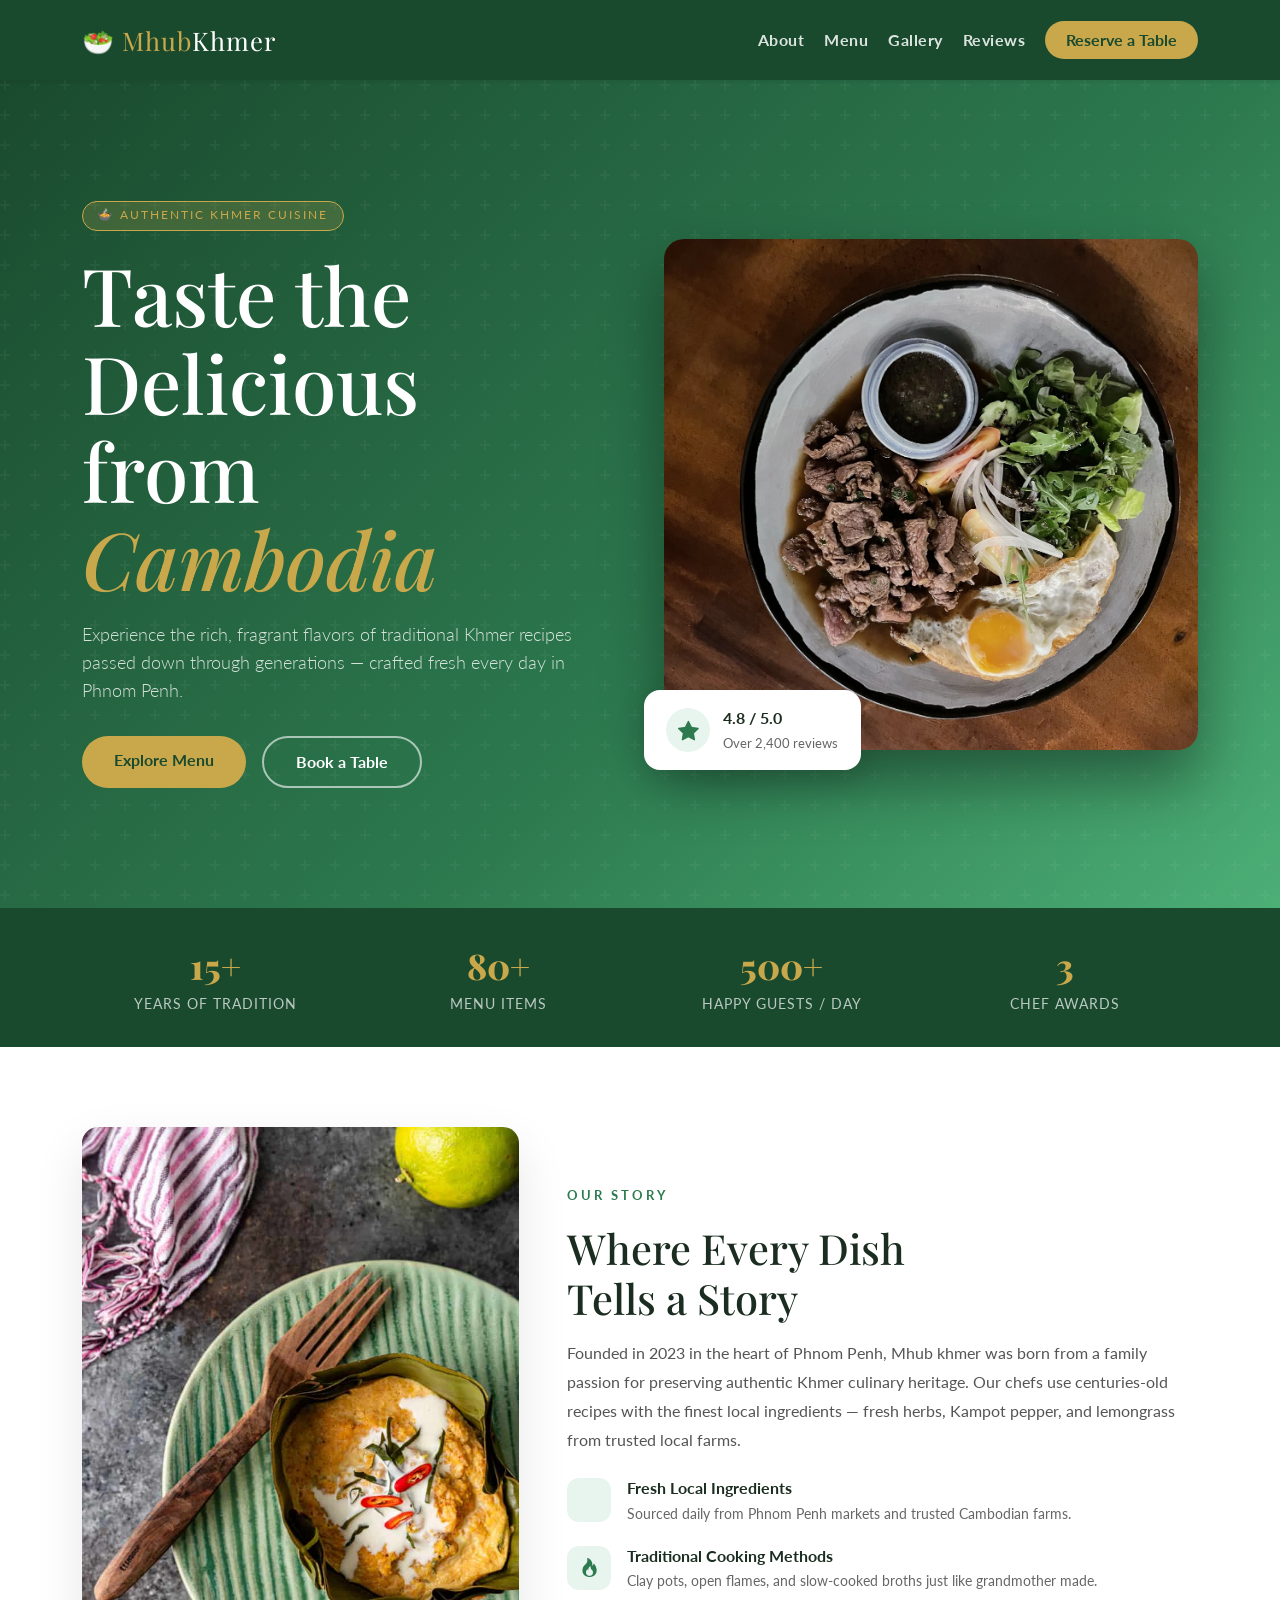
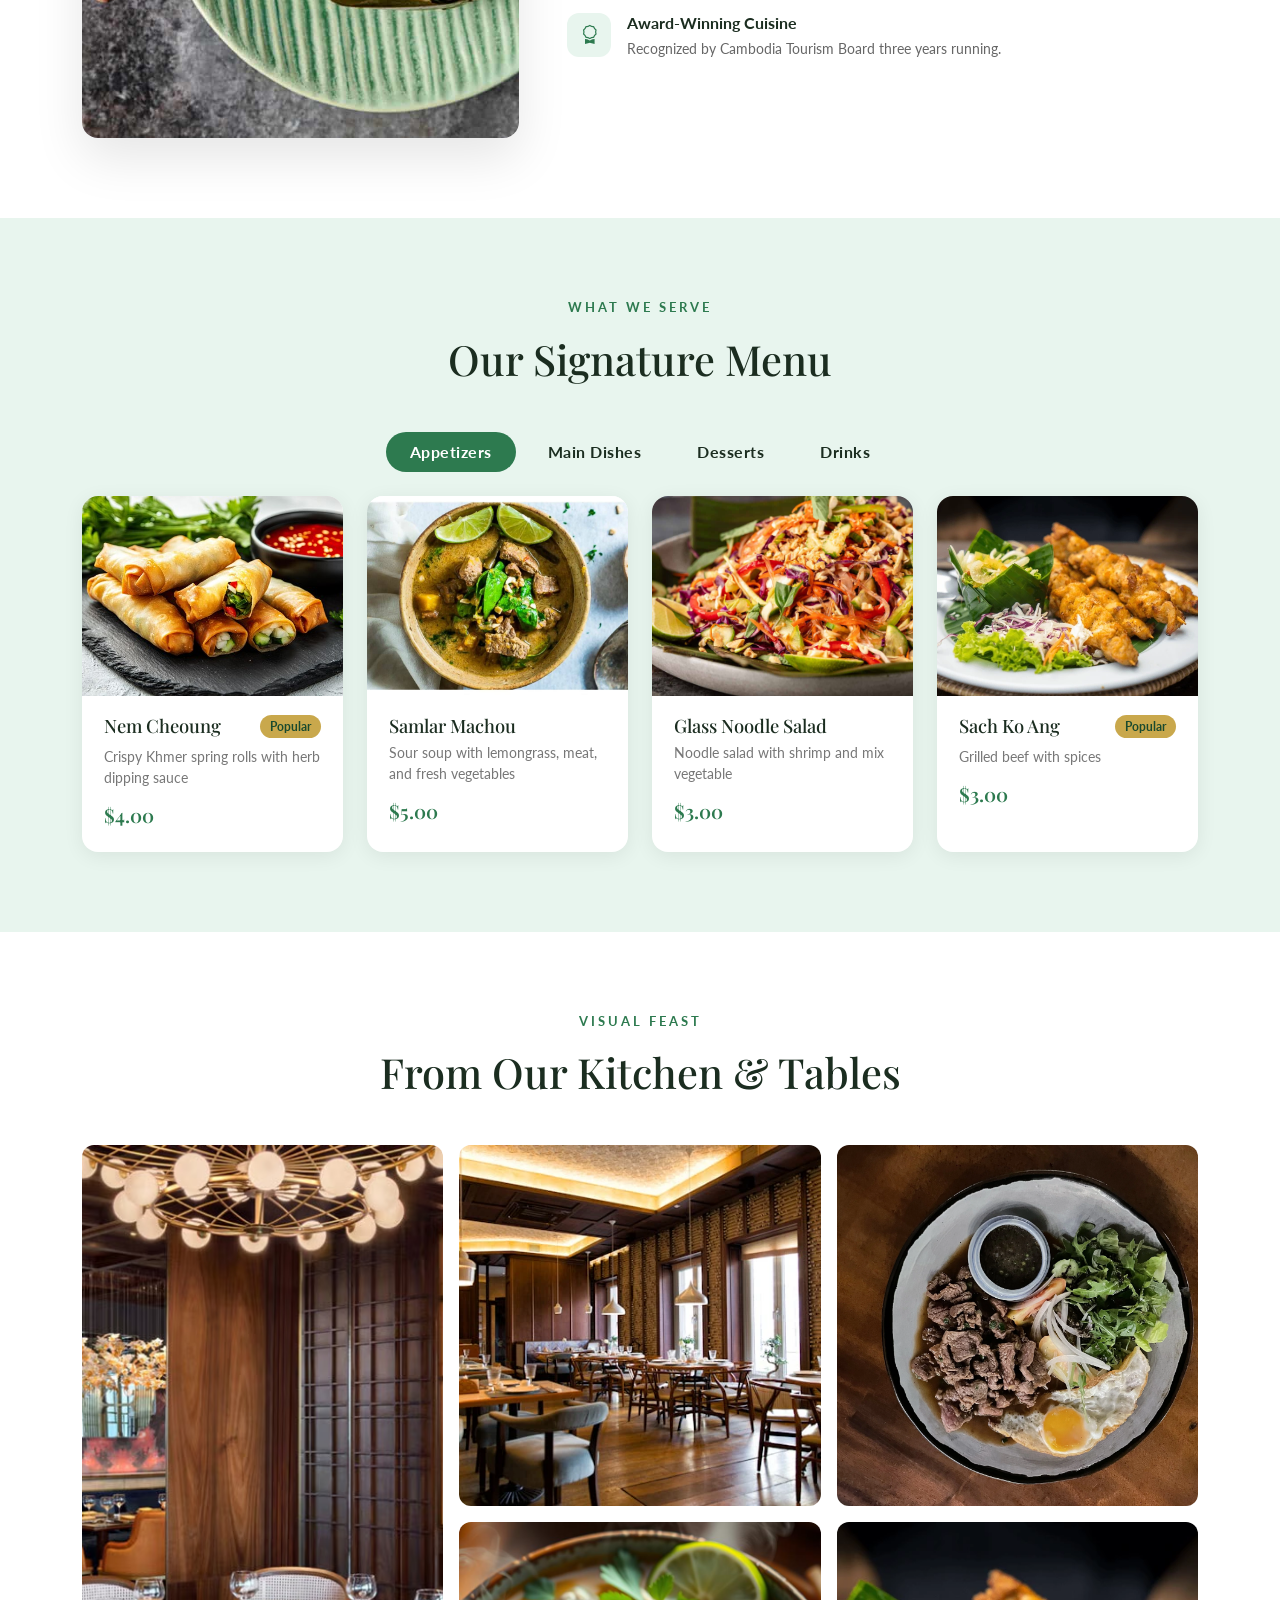
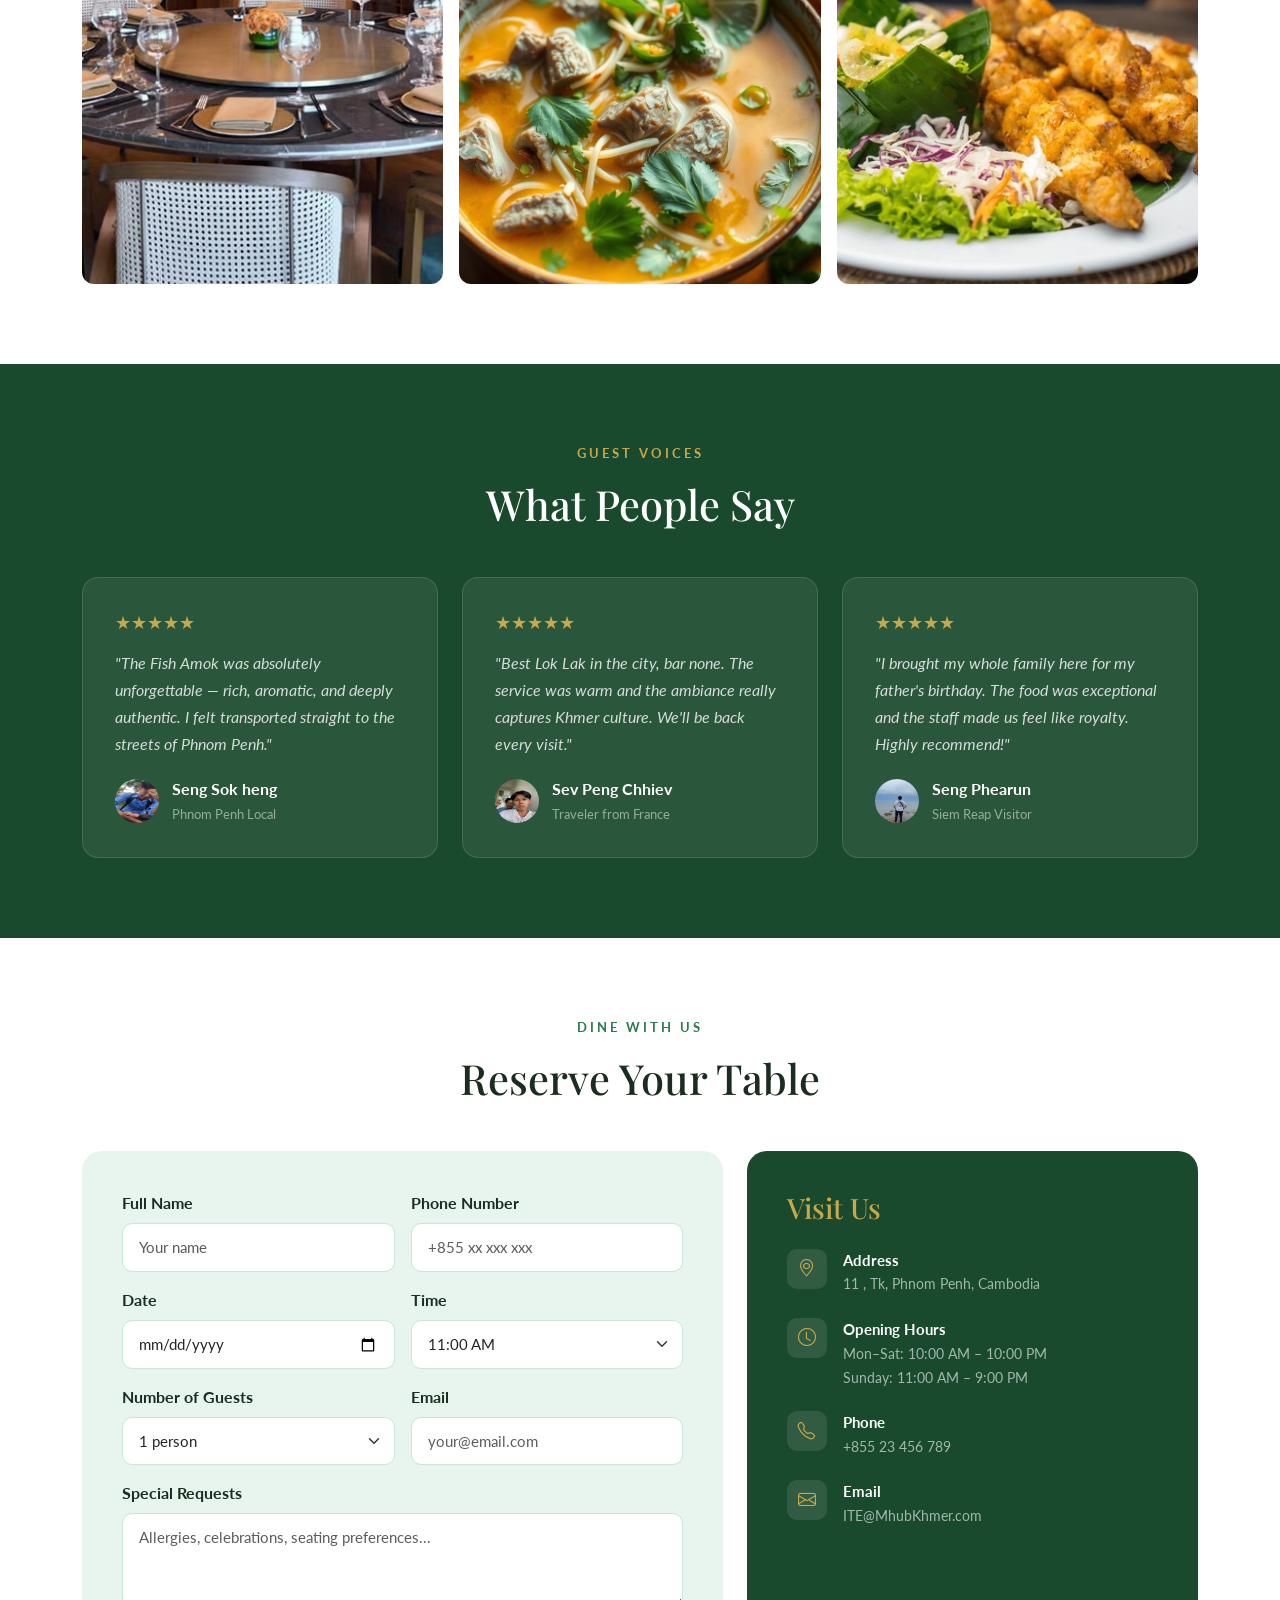
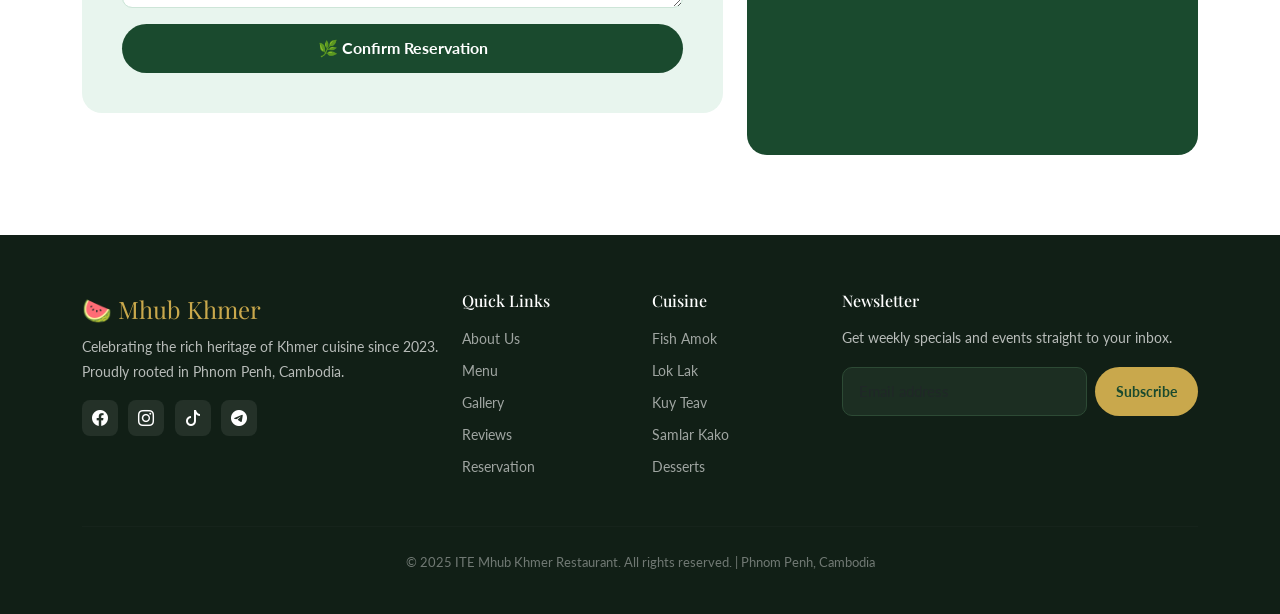
==== index.html @ b64491f5 "Rename restaurant_website.html to index.html" ====
<!DOCTYPE html>
<html lang="en">
<head>
  <meta charset="UTF-8" />
  <meta name="viewport" content="width=device-width, initial-scale=1.0"/>
  <title>ITE Mhub Khmer – Khmer Restaurant</title>

  <!-- Bootstrap 5 -->
  <link href="https://cdn.jsdelivr.net/npm/bootstrap@5.3.3/dist/css/bootstrap.min.css" rel="stylesheet"/>
  <!-- Bootstrap Icons -->
  <link href="https://cdn.jsdelivr.net/npm/bootstrap-icons@1.11.3/font/bootstrap-icons.css" rel="stylesheet"/>
  <!-- Google Fonts -->
  <link href="https://fonts.googleapis.com/css2?family=Playfair+Display:ital,wght@0,600;0,800;1,600&family=Lato:wght@300;400;700&display=swap" rel="stylesheet"/>
  <link rel="stylesheet" href="style.css">
  <link rel="stylesheet" href="https://cdn.jsdelivr.net/npm/bootstrap-icons@1.11.3/font/bootstrap-icons.min.css">
</head>
<body>

<!-- NAVBAR -->
<nav class="navbar navbar-expand-lg sticky-top shadow-sm">
  <div class="container">
    <a class="navbar-brand" href="#"> &#129367 Mhub<span>Khmer</span></a>
    <button class="navbar-toggler border-0" type="button" data-bs-toggle="collapse" data-bs-target="#navMenu">
      <span class="navbar-toggler-icon" style="filter:invert(1)"></span>
    </button>
    <div class="collapse navbar-collapse" id="navMenu">
      <ul class="navbar-nav ms-auto align-items-lg-center gap-lg-1 mb-2 mb-lg-0">
        <li class="nav-item"><a class="nav-link" href="#about">About</a></li>
        <li class="nav-item"><a class="nav-link" href="#menu">Menu</a></li>
        <li class="nav-item"><a class="nav-link" href="#gallery">Gallery</a></li>
        <li class="nav-item"><a class="nav-link" href="#reviews">Reviews</a></li>
        <li class="nav-item ms-lg-2">
          <a class="btn btn-reserve" href="#reservation">Reserve a Table</a>
        </li>
      </ul>
    </div>
  </div>
</nav>

<!-- HERO -->
<section class="hero">
  <div class="container hero-content">
    <div class="row align-items-center g-5">
      <div class="col-lg-6">
        <div class="hero-badge"> &#127858 Authentic Khmer Cuisine</div>
        <h1>Taste the Delicious<br>from <em>Cambodia</em></h1>
        <p>Experience the rich, fragrant flavors of traditional Khmer recipes passed down through generations — crafted fresh every day in Phnom Penh.</p>
        <div class="d-flex flex-wrap gap-3">
          <a href="#menu" class="btn btn-primary-custom">Explore Menu</a>
          <a href="#reservation" class="btn btn-outline-custom">Book a Table</a>
        </div>
      </div>
      <div class="col-lg-6 d-none d-lg-block">
        <div class="hero-img-wrap">
          <img src="luk_lak2.webp" alt="Khmer food spread"/>
          <div class="hero-badge-float">
            <div class="icon"><i class="bi bi-star-fill"></i></div>
            <div>
              <strong>4.8 / 5.0</strong>
              <span>Over 2,400 reviews</span>
            </div>
          </div>
        </div>
      </div>
    </div>
  </div>
</section>

<!-- STATS -->
<section class="stats-strip">
  <div class="container">
    <div class="row g-3 text-center">
      <div class="col-6 col-md-3"><div class="stat-item"><div class="num">15+</div><p>Years of Tradition</p></div></div>
      <div class="col-6 col-md-3"><div class="stat-item"><div class="num">80+</div><p>Menu Items</p></div></div>
      <div class="col-6 col-md-3"><div class="stat-item"><div class="num">500+</div><p>Happy Guests / Day</p></div></div>
      <div class="col-6 col-md-3"><div class="stat-item"><div class="num">3</div><p>Chef Awards</p></div></div>
    </div>
  </div>
</section>

<!-- ABOUT -->
<section class="about-section" id="about">
  <div class="container">
    <div class="row align-items-center g-5">
      <div class="col-lg-5">
        <img src="fish_almok.jpg" alt="Our Kitchen" class="about-img"/>
      </div>
      <div class="col-lg-7">
        <p class="section-label">Our Story</p>
        <h2 class="mb-3">Where Every Dish<br>Tells a Story</h2>
        <p class="mb-4">Founded in 2023 in the heart of Phnom Penh, Mhub khmer was born from a family passion for preserving authentic Khmer culinary heritage. Our chefs use centuries-old recipes with the finest local ingredients — fresh herbs, Kampot pepper, and lemongrass from trusted local farms.</p>
        <div class="about-feature">
          <div class="icon"><i class="bi bi-leaf"></i></div>
          <div><h6>Fresh Local Ingredients</h6><p>Sourced daily from Phnom Penh markets and trusted Cambodian farms.</p></div>
        </div>
        <div class="about-feature">
          <div class="icon"><i class="bi bi-fire"></i></div>
          <div><h6>Traditional Cooking Methods</h6><p>Clay pots, open flames, and slow-cooked broths just like grandmother made.</p></div>
        </div>
        <div class="about-feature">
          <div class="icon"><i class="bi bi-award"></i></div>
          <div><h6>Award-Winning Cuisine</h6><p>Recognized by Cambodia Tourism Board three years running.</p></div>
        </div>
      </div>
    </div>
  </div>
</section>


<!-- MENU -->
<section class="menu-section" id="menu">
  <div class="container">
    <div class="section-title">
      <p class="label">What We Serve</p>
      <h2>Our Signature Menu</h2>
    </div>
    <ul class="nav nav-pills justify-content-center mb-4 menu-tabs gap-2" id="menuTabs">
      <li class="nav-item"><button class="nav-link active" data-bs-toggle="pill" data-bs-target="#appetizers">Appetizers</button></li>
      <li class="nav-item"><button class="nav-link" data-bs-toggle="pill" data-bs-target="#mains">Main Dishes</button></li>
      <li class="nav-item"><button class="nav-link" data-bs-toggle="pill" data-bs-target="#desserts">Desserts</button></li>
      <li class="nav-item"><button class="nav-link" data-bs-toggle="pill" data-bs-target="#drinks">Drinks</button></li>
    </ul>
    <div class="tab-content">

      <!-- Appetizers -->
      <div class="tab-pane fade show active" id="appetizers">
        <div class="row g-4">
          <div class="col-md-6 col-lg-3">
            <div class="menu-card">
              <img src="nem1.jpg" alt="Spring Rolls"/>
              <div class="menu-card-body">
                <div class="d-flex justify-content-between align-items-start mb-1">
                  <h5>Nem Cheoung</h5><span class="badge-popular">Popular</span>
                </div>
                <p>Crispy Khmer spring rolls with herb dipping sauce</p>
                <span class="price">$4.00</span>
              </div>
            </div>
          </div>
          <div class="col-md-6 col-lg-3">
            <div class="menu-card">
              <img src="samlar Machou1.jpg" alt="Soup"/>
              <div class="menu-card-body">
                <h5>Samlar Machou</h5>
                <p>Sour soup with lemongrass, meat, and fresh vegetables</p>
                <span class="price">$5.00</span>
              </div>
            </div>
          </div>
          <div class="col-md-6 col-lg-3">
            <div class="menu-card">
              <img src="Glass noodle salad.jpg" alt="Salad"/>
              <div class="menu-card-body">
                <h5>Glass Noodle Salad</h5>
                <p>Noodle salad with shrimp and mix vegetable</p>
                <span class="price">$3.00</span>
              </div>
            </div>
          </div>
          <div class="col-md-6 col-lg-3">
            <div class="menu-card">
              <img src="sach ko ang.webp" alt="Satay"/>
              <div class="menu-card-body">
                <div class="d-flex justify-content-between align-items-start mb-1">
                  <h5>Sach Ko Ang</h5><span class="badge-popular">Popular</span>
                </div>
                <p>Grilled beef with spices</p>
                <span class="price">$3.00</span>
              </div>
            </div>
          </div>
        </div>
      </div>

      <!-- Main Dishes -->
      <div class="tab-pane fade" id="mains">
        <div class="row g-4">
          <div class="col-md-6 col-lg-3">
            <div class="menu-card">
              <img src="fish amok2.jpg" alt="Fish Amok"/>
              <div class="menu-card-body">
                <div class="d-flex justify-content-between align-items-start mb-1">
                  <h5>Fish Amok</h5><span class="badge-popular">Chef's Pick</span>
                </div>
                <p>National dish — steamed fish in coconut kroeung curry</p>
                <span class="price">$10.00</span>
              </div>
            </div>
          </div>
          <div class="col-md-6 col-lg-3">
            <div class="menu-card">
              <img src="luk_lak.jpg" alt="Lok Lak"/>
              <div class="menu-card-body">
                <h5>Lok Lak</h5>
                <p>Wok-tossed beef with lime-pepper dipping sauce and egg</p>
                <span class="price">$9.50</span>
              </div>
            </div>
          </div>
          <div class="col-md-6 col-lg-3">
            <div class="menu-card">
              <img src="kuy teav.jpg" alt="Kuy Teav"/>
              <div class="menu-card-body">
                <h5>Kuy Teav</h5>
                <p>Rice noodle soup with pork broth, herbs &amp; bean sprouts</p>
                <span class="price">$8.00</span>
              </div>
            </div>
          </div>
          <div class="col-md-6 col-lg-3">
            <div class="menu-card">
              <img src="samlar kako.jpg" alt="Samlar Kako"/>
              <div class="menu-card-body">
                <h5>Samlar Kako</h5>
                <p>Mixed vegetable stew with roasted coconut and tofu</p>
                <span class="price">$7.00</span>
              </div>
            </div>
          </div>
        </div>
      </div>

      <!-- Desserts -->
      <div class="tab-pane fade" id="desserts">
        <div class="row g-4">
          <div class="col-md-6 col-lg-3">
            <div class="menu-card">
              <img src="num ansom.jpeg" alt="Num Ansom"/>
              <div class="menu-card-body">
                <h5>Num Ansom</h5>
                <p>Sticky rice cake with banana and coconut milk in banana leaf</p>
                <span class="price">$3.00</span>
              </div>
            </div>
          </div>
          <div class="col-md-6 col-lg-3">
            <div class="menu-card">
              <img src="ah kor thnort.jpg" alt="ah kor thnort"/>
              <div class="menu-card-body">
                <div class="d-flex justify-content-between align-items-start mb-1">
                  <h5>Ah Kor Thnort</h5><span class="badge-popular">Popular</span>
                </div>
                <p>Coconut rice pudding with palm sugar</p>
                <span class="price">$3.50</span>
              </div>
            </div>
          </div>
          <div class="col-md-6 col-lg-3">
            <div class="menu-card">
              <img src="Num plae ai.jpg" alt="Num Plae Ai"/>
              <div class="menu-card-body">
                <h5>Num Plae Ai</h5>
                <p>Sesame and palm sugar sticky balls — a street classic</p>
                <span class="price">$2.50</span>
              </div>
            </div>
          </div>
          <div class="col-md-6 col-lg-3">
            <div class="menu-card">
              <img src="num kong.jpg" alt="Num kong"/>
              <div class="menu-card-body">
                <h5>Num Kong</h5>
                <p>Khmer donut </p>
                <span class="price">$2.00</span>
              </div>
            </div>
          </div>
        </div>
      </div>

      <!-- Drinks -->
      <div class="tab-pane fade" id="drinks">
        <div class="row g-4">
          <div class="col-md-3 col-lg-2">
            <div class="menu-card">
              <img src="macha1.webp" alt="Macha"/>
              <div class="menu-card-body">
                <div class="d-flex justify-content-between align-items-start mb-2">
                  <h5>Macha</h5><span class="badge-popular">Refreshing</span>
                </div>
                <p>Fresh-pressed sugar cane juice with lime</p>
                <span class="price">$2.50</span>
              </div>
            </div>
          </div>
          <div class="col-md-6 col-lg-3">
            <div class="menu-card">
              <img src="ice tea.webp" alt="Jasmine Tea"/>
              <div class="menu-card-body">
                <h5>Jasmine Iced Tea</h5>
                <p>Traditional Khmer jasmine tea served cold with honey</p>
                <span class="price">$1.50</span>
              </div>
            </div>
          </div>
          <div class="col-md-6 col-lg-3">
            <div class="menu-card">
              <img src="coffee.png" alt="Coffee"/>
              <div class="menu-card-body">
                <h5>Cambodian Coffee</h5>
                <p>Strong drip coffee with sweetened condensed milk on ice  coffee from Modolkiri</p>
                <span class="price">$2.00</span>
              </div>
            </div>
          </div>
          <div class="col-md-6 col-lg-3">
            <div class="menu-card">
              <img src="tropical-smoothie2.webp" alt="Smoothie"/>
              <div class="menu-card-body">
                <h5>Tropical Smoothie</h5>
                <p>Mango, pineapple &amp; coconut blended with a hint of ginger</p>
                <span class="price">$3.50</span>
              </div>
            </div>
          </div>
        </div>
      </div>

    </div>
  </div>
</section>

<!-- GALLERY -->
<section class="gallery-section" id="gallery">
  <div class="container">
    <div class="section-title">
      <p class="label">Visual Feast</p>
      <h2>From Our Kitchen &amp; Tables</h2>
    </div>
    <div class="gallery-grid">
      <div class="gallery-item big">
        <img src="enviroment1.avif" alt="Interior"/>
        <div class="overlay"><i class="bi bi-zoom-in"></i></div>
      </div>
      <div class="gallery-item">
        <img src="image shop.webp" alt="enviroment"/>
        <div class="overlay"><i class="bi bi-zoom-in"></i></div>
      </div>
      <div class="gallery-item">
        <img src="luk_lak2.webp" alt="Lok Lak"/>
        <div class="overlay"><i class="bi bi-zoom-in"></i></div>
      </div>
      <div class="gallery-item">
        <img src="Samlar Machou.jpg" alt="Soup"/>
        <div class="overlay"><i class="bi bi-zoom-in"></i></div>
      </div>
      <div class="gallery-item">
        <img src="sach ko ang.webp" alt="Grill"/>
        <div class="overlay"><i class="bi bi-zoom-in"></i></div>
      </div>
    </div>
  </div>
</section>

<!-- TESTIMONIALS -->
<section class="testimonials-section" id="reviews">
  <div class="container">
    <div class="section-title">
      <p class="label">Guest Voices</p>
      <h2>What People Say</h2>
    </div>
    <div class="row g-4">
      <div class="col-md-4">
        <div class="testi-card">
          <div class="stars">★★★★★</div>
          <p>"The Fish Amok was absolutely unforgettable — rich, aromatic, and deeply authentic. I felt transported straight to the streets of Phnom Penh."</p>
          <div class="author">
            <img src="seng sok heng.jpg" alt="seng sok heng" class="avatar">
            <div><strong>Seng Sok heng</strong><span>Phnom Penh Local</span></div>
          </div>
        </div>
      </div>
      <div class="col-md-4">
        <div class="testi-card">
          <div class="stars">★★★★★</div>
          <p>"Best Lok Lak in the city, bar none. The service was warm and the ambiance really captures Khmer culture. We'll be back every visit."</p>
          <div class="author">
          <img src="peng chhiev.jpg" alt="seng sok heng" class="avatar">
            <div><strong>Sev Peng Chhiev</strong><span>Traveler from France</span></div>
          </div>
        </div>
      </div>
      <div class="col-md-4">
        <div class="testi-card">
          <div class="stars">★★★★★</div>
          <p>"I brought my whole family here for my father's birthday. The food was exceptional and the staff made us feel like royalty. Highly recommend!"</p>
          <div class="author">
            <img src="phearun.jpg" alt="seng sok heng" class="avatar">
            <div><strong>Seng Phearun</strong><span>Siem Reap Visitor</span></div>
          </div>
        </div>
      </div>
    </div>
  </div>
</section>

<!-- RESERVATION -->
<section class="reservation-section" id="reservation">
  <div class="container">
    <div class="section-title">
      <p class="label" style="color:var(--green-mid)">Dine With Us</p>
      <h2>Reserve Your Table</h2>
    </div>
    <div class="row g-4 align-items-stretch">
      <div class="col-lg-7">
        <div class="res-form-wrap">
          <div class="row g-3">
            <div class="col-md-6">
              <label class="form-label fw-bold">Full Name</label>
              <input type="text" class="form-control" placeholder="Your name"/>
            </div>
            <div class="col-md-6">
              <label class="form-label fw-bold">Phone Number</label>
              <input type="tel" class="form-control" placeholder="+855 xx xxx xxx"/>
            </div>
            <div class="col-md-6">
              <label class="form-label fw-bold">Date</label>
              <input type="date" class="form-control"/>
            </div>
            <div class="col-md-6">
              <label class="form-label fw-bold">Time</label>
              <select class="form-select">
                <option>11:00 AM</option><option>12:00 PM</option>
                <option>1:00 PM</option><option>6:00 PM</option>
                <option>7:00 PM</option><option>8:00 PM</option>
              </select>
            </div>
            <div class="col-md-6">
              <label class="form-label fw-bold">Number of Guests</label>
              <select class="form-select">
                <option>1 person</option><option>2 persons</option>
                <option>3–4 persons</option><option>5–8 persons</option>
                <option>9+ persons (group)</option>
              </select>
            </div>
            <div class="col-md-6">
              <label class="form-label fw-bold">Email</label>
              <input type="email" class="form-control" placeholder="your@email.com"/>
            </div>
            <div class="col-12">
              <label class="form-label fw-bold">Special Requests</label>
              <textarea class="form-control" rows="3" placeholder="Allergies, celebrations, seating preferences..."></textarea>
            </div>
            <div class="col-12">
              <button class="btn btn-book">🌿 Confirm Reservation</button>
            </div>
          </div>
        </div>
      </div>
      <div class="col-lg-5">
        <div class="res-info-card">
          <h3>Visit Us</h3>
          <div class="info-item">
            <div class="icon"><i class="bi bi-geo-alt"></i></div>
            <div><strong>Address</strong><span>11 , Tk, Phnom Penh, Cambodia</span></div>
          </div>
          <div class="info-item">
            <div class="icon"><i class="bi bi-clock"></i></div>
            <div>
              <strong>Opening Hours</strong>
              <span>Mon–Sat: 10:00 AM – 10:00 PM</span><br>
              <span>Sunday: 11:00 AM – 9:00 PM</span>
            </div>
          </div>
          <div class="info-item">
            <div class="icon"><i class="bi bi-telephone"></i></div>
            <div><strong>Phone</strong><span>+855 23 456 789</span></div>
          </div>
          <div class="info-item">
            <div class="icon"><i class="bi bi-envelope"></i></div>
            <div><strong>Email</strong><span>ITE@MhubKhmer.com</span></div>
          </div>
          <div class="mt-3">
  <iframe
    src="https://www.google.com/maps?q=RUPP+STEM+Building&output=embed"
    width="100%"
    height="160"
    style="border:0;border-radius:12px;"
    allowfullscreen=""
    loading="lazy">
  </iframe>
</div>
        </div>
      </div>
    </div>
  </div>
</section>

<!-- FOOTER -->
<footer>
  <div class="container">
    <div class="row g-4">
      <div class="col-lg-4">
        <div class="brand">	&#127817 Mhub Khmer</div>
        <p>Celebrating the rich heritage of Khmer cuisine since 2023. Proudly rooted in Phnom Penh, Cambodia.</p>
        <div class="social-links mt-3">
          <a href="#"><i class="bi bi-facebook"></i></a>
          <a href="#"><i class="bi bi-instagram"></i></a>
          <a href="#"><i class="bi bi-tiktok"></i></a>
          <a href="#"><i class="bi bi-telegram"></i></a>
        </div>
      </div>
      <div class="col-6 col-lg-2">
        <h6>Quick Links</h6>
        <ul>
          <li><a href="#about">About Us</a></li>
          <li><a href="#menu">Menu</a></li>
          <li><a href="#gallery">Gallery</a></li>
          <li><a href="#reviews">Reviews</a></li>
          <li><a href="#reservation">Reservation</a></li>
        </ul>
      </div>
      <div class="col-6 col-lg-2">
        <h6>Cuisine</h6>
        <ul>
          <li><a href="#">Fish Amok</a></li>
          <li><a href="#">Lok Lak</a></li>
          <li><a href="#">Kuy Teav</a></li>
          <li><a href="#">Samlar Kako</a></li>
          <li><a href="#">Desserts</a></li>
        </ul>
      </div>
      <div class="col-lg-4">
        <h6>Newsletter</h6>
        <p>Get weekly specials and events straight to your inbox.</p>
        <div class="d-flex gap-2">
          <input type="email" class="form-control form-control-sm" placeholder="Email address"
            style="background:#1c2e22;border-color:#2d4a35;color:#fff"/>
          <button class="btn btn-sm btn-reserve flex-shrink-0">Subscribe</button>
        </div>
      </div>
    </div>
    <hr class="footer-divider"/>
    <p class="footer-bottom">© 2025 ITE Mhub Khmer Restaurant. All rights reserved. | Phnom Penh, Cambodia</p>
  </div>
</footer>

<!-- Scroll to Top -->
<button id="toTop" title="Back to top"><i class="bi bi-chevron-up"></i></button>

<!-- Bootstrap JS -->
<script src="https://cdn.jsdelivr.net/npm/bootstrap@5.3.3/dist/js/bootstrap.bundle.min.js"></script>
<script>
  const btn = document.getElementById('toTop');
  window.addEventListener('scroll', () => {
    btn.classList.toggle('visible', window.scrollY > 400);
  });
  btn.addEventListener('click', () => window.scrollTo({ top: 0, behavior: 'smooth' }));

  document.querySelectorAll('a[href^="#"]').forEach(a => {
    a.addEventListener('click', e => {
      const target = document.querySelector(a.getAttribute('href'));
      if (target) {
        e.preventDefault();
        target.scrollIntoView({ behavior: 'smooth', block: 'start' });
      }
    });
  });

  document.querySelectorAll('.navbar-nav .nav-link').forEach(link => {
    link.addEventListener('click', () => {
      const collapse = document.getElementById('navMenu');
      if (collapse.classList.contains('show')) {
        bootstrap.Collapse.getInstance(collapse)?.hide();
      }
    });
  });
</script>
</body>
</html>
---- style.css ----
:root {
      --green-dark:  #1a4a2e;
      --green-mid:   #2d7a4f;
      --green-light: #4caf76;
      --green-pale:  #e8f5ee;
      --gold:        #c9a84c;
      --white:       #ffffff;
      --text-dark:   #1b2d20;
    }

    * { box-sizing: border-box; }

    body {
      font-family: 'Lato', sans-serif;
      color: var(--text-dark);
      background: var(--white);
    }

    h1, h2, h3, h4 {
      font-family: 'Playfair Display', serif;
    }

    /* ── NAVBAR ── */
    .navbar {
      background: var(--green-dark) !important;
      padding: 1rem 2rem;
    }
    .navbar-brand {
      font-family: 'Playfair Display', serif;
      font-size: 1.6rem;
      color: var(--gold) !important;
      letter-spacing: 1px;
    }
    .navbar-brand span { color: var(--white); }
    .nav-link {
      color: rgba(255,255,255,0.85) !important;
      font-weight: 700;
      letter-spacing: .5px;
      transition: color .2s;
    }
    .nav-link:hover { color: var(--gold) !important; }
    .btn-reserve {
      background: var(--gold);
      color: var(--green-dark);
      font-weight: 700;
      border: none;
      border-radius: 30px;
      padding: .45rem 1.3rem;
      transition: background .2s, transform .15s;
    }
    .btn-reserve:hover { background: #e0bc6a; transform: scale(1.04); }

    /* ── HERO ── */
    .hero {
      background: linear-gradient(135deg, var(--green-dark) 0%, var(--green-mid) 60%, var(--green-light) 100%);
      min-height: 92vh;
      display: flex;
      align-items: center;
      position: relative;
      overflow: hidden;
    }
    .hero::before {
      content: '';
      position: absolute;
      inset: 0;
      background: url("data:image/svg+xml,%3Csvg width='60' height='60' viewBox='0 0 60 60' xmlns='http://www.w3.org/2000/svg'%3E%3Cg fill='none' fill-rule='evenodd'%3E%3Cg fill='%23ffffff' fill-opacity='0.04'%3E%3Cpath d='M36 34v-4h-2v4h-4v2h4v4h2v-4h4v-2h-4zm0-30V0h-2v4h-4v2h4v4h2V6h4V4h-4zM6 34v-4H4v4H0v2h4v4h2v-4h4v-2H6zM6 4V0H4v4H0v2h4v4h2V6h4V4H6z'/%3E%3C/g%3E%3C/g%3E%3C/svg%3E");
    }
    .hero-content { position: relative; z-index: 2; }
    .hero-badge {
      display: inline-block;
      background: rgba(201,168,76,.2);
      border: 1px solid var(--gold);
      color: var(--gold);
      font-size: .78rem;
      letter-spacing: 2px;
      text-transform: uppercase;
      padding: .3rem .9rem;
      border-radius: 20px;
      margin-bottom: 1.2rem;
    }
    .hero h1 {
      font-size: clamp(2.8rem, 7vw, 5rem);
      color: var(--white);
      line-height: 1.1;
      margin-bottom: 1.2rem;
    }
    .hero h1 em { color: var(--gold); font-style: italic; }
    .hero p {
      color: rgba(255,255,255,.8);
      font-size: 1.15rem;
      max-width: 500px;
      margin-bottom: 2rem;
      font-weight: 300;
    }
    .btn-primary-custom {
      background: var(--gold);
      color: var(--green-dark);
      font-weight: 700;
      border: none;
      border-radius: 30px;
      padding: .75rem 2rem;
      font-size: 1rem;
      transition: all .2s;
    }
    .btn-primary-custom:hover { background: #e0bc6a; transform: translateY(-2px); box-shadow: 0 8px 20px rgba(0,0,0,.25); }
    .btn-outline-custom {
      border: 2px solid rgba(255,255,255,.6);
      color: var(--white);
      background: transparent;
      font-weight: 700;
      border-radius: 30px;
      padding: .75rem 2rem;
      font-size: 1rem;
      transition: all .2s;
    }
    .btn-outline-custom:hover { background: rgba(255,255,255,.15); border-color: var(--white); }
    .hero-img-wrap { position: relative; z-index: 2; }
    .hero-img-wrap img {
      border-radius: 20px;
      box-shadow: 0 30px 60px rgba(0,0,0,.4);
      width: 100%;
      max-height: 520px;
      object-fit: cover;
    }
    .hero-badge-float {
      position: absolute;
      bottom: -20px;
      left: -20px;
      background: var(--white);
      border-radius: 16px;
      padding: 1rem 1.4rem;
      box-shadow: 0 10px 30px rgba(0,0,0,.15);
      display: flex;
      align-items: center;
      gap: .8rem;
    }
    .hero-badge-float .icon {
      width: 44px; height: 44px;
      background: var(--green-pale);
      border-radius: 50%;
      display: flex; align-items: center; justify-content: center;
      font-size: 1.3rem; color: var(--green-mid);
    }
    .hero-badge-float strong { display: block; font-size: 1rem; color: var(--text-dark); }
    .hero-badge-float span { font-size: .8rem; color: #666; }

    /* ── STATS STRIP ── */
    .stats-strip { background: var(--green-dark); padding: 2rem 0; }
    .stat-item { text-align: center; color: var(--white); }
    .stat-item .num {
      font-family: 'Playfair Display', serif;
      font-size: 2.2rem;
      color: var(--gold);
      font-weight: 800;
    }
    .stat-item p { margin: 0; font-size: .9rem; color: rgba(255,255,255,.7); letter-spacing: 1px; text-transform: uppercase; }

    /* ── ABOUT ── */
    .about-section { padding: 5rem 0; background: var(--white); }
    .about-section .section-label {
      color: var(--green-mid);
      font-size: .8rem;
      letter-spacing: 3px;
      text-transform: uppercase;
      font-weight: 700;
    }
    .about-section h2 { font-size: 2.6rem; color: var(--text-dark); }
    .about-section p { color: #555; line-height: 1.8; }
    .about-img { border-radius: 16px; width: 100%; object-fit: cover; box-shadow: 0 20px 50px rgba(0,0,0,.1); }
    .about-feature { display: flex; gap: 1rem; align-items: flex-start; margin-bottom: 1.2rem; }
    .about-feature .icon {
      width: 44px; height: 44px; min-width: 44px;
      background: var(--green-pale); border-radius: 12px;
      display: flex; align-items: center; justify-content: center;
      color: var(--green-mid); font-size: 1.2rem;
    }
    .about-feature h6 { margin: 0 0 .2rem; font-weight: 700; }
    .about-feature p { margin: 0; font-size: .9rem; color: #666; }

    /* ── MENU ── */
    .menu-section { background: var(--green-pale); padding: 5rem 0; }
    .section-title { text-align: center; margin-bottom: 3rem; }
    .section-title .label {
      color: var(--green-mid); font-size: .8rem;
      letter-spacing: 3px; text-transform: uppercase; font-weight: 700;
    }
    .section-title h2 { font-size: 2.6rem; color: var(--text-dark); }
    .menu-tabs .nav-link {
      color: var(--text-dark) !important;
      font-weight: 700;
      border-radius: 30px !important;
      padding: .5rem 1.5rem;
      transition: all .2s;
    }
    .menu-tabs .nav-link.active {
      background: var(--green-mid) !important;
      color: var(--white) !important;
    }
    .menu-card {
      background: var(--white);
      border-radius: 16px;
      overflow: hidden;
      box-shadow: 0 4px 20px rgba(0,0,0,.07);
      transition: transform .25s, box-shadow .25s;
      height: 100%;
    }
    .menu-card:hover { transform: translateY(-6px); box-shadow: 0 12px 35px rgba(0,0,0,.13); }
    .menu-card img { width: 100%; height: 200px; object-fit: cover; }
    .menu-card-body { padding: 1.2rem 1.4rem 1.4rem; }
    .menu-card-body h5 { font-family: 'Playfair Display', serif; font-size: 1.15rem; margin-bottom: .3rem; }
    .menu-card-body p { font-size: .88rem; color: #777; margin-bottom: .8rem; }
    .menu-card-body .price {
      font-family: 'Playfair Display', serif;
      font-size: 1.2rem;
      color: var(--green-mid);
      font-weight: 600;
    }
    .badge-popular {
      background: var(--gold);
      color: var(--green-dark);
      font-size: .72rem;
      font-weight: 700;
      padding: .2rem .6rem;
      border-radius: 20px;
    }

    /* ── GALLERY ── */
    .gallery-section { padding: 5rem 0; }
    .gallery-grid { display: grid; grid-template-columns: repeat(3,1fr); gap: 16px; }
    .gallery-item { border-radius: 12px; overflow: hidden; aspect-ratio: 1/1; position: relative; cursor: pointer; }
    .gallery-item img { width: 100%; height: 100%; object-fit: cover; transition: transform .4s; }
    .gallery-item:hover img { transform: scale(1.08); }
    .gallery-item .overlay {
      position: absolute; inset: 0;
      background: rgba(26,74,46,.55);
      display: flex; align-items: center; justify-content: center;
      opacity: 0; transition: opacity .3s;
      color: var(--white); font-size: 1.8rem;
    }
    .gallery-item:hover .overlay { opacity: 1; }
    .gallery-item.big { grid-row: span 2; aspect-ratio: auto; }
    .gallery-item.big img { height: 100%; }

    /* ── TESTIMONIALS ── */
    .testimonials-section { background: var(--green-dark); padding: 5rem 0; }
    .testimonials-section h2 { color: var(--white); }
    .testimonials-section .label { color: var(--gold); }
    .testi-card {
      background: rgba(255,255,255,.07);
      border: 1px solid rgba(255,255,255,.12);
      border-radius: 16px;
      padding: 2rem;
      height: 100%;
    }
    .testi-card .stars { color: var(--gold); margin-bottom: .8rem; font-size: 1.1rem; }
    .testi-card p { color: rgba(255,255,255,.8); font-style: italic; line-height: 1.7; }
    .testi-card .author { display: flex; align-items: center; gap: .8rem; margin-top: 1.2rem; }
    .testi-card .avatar {
      width: 44px; height: 44px; border-radius: 50%;
      background: var(--green-mid); display: flex;
      align-items: center; justify-content: center;
      color: var(--white); font-weight: 700; font-size: 1rem;
    }
    .testi-card .author strong { color: var(--white); display: block; }
    .testi-card .author span { font-size: .8rem; color: rgba(255,255,255,.5); }

    /* ── RESERVATION ── */
    .reservation-section { padding: 5rem 0; background: var(--white); }
    .res-form-wrap { background: var(--green-pale); border-radius: 20px; padding: 2.5rem; }
    .form-control, .form-select {
      border: 1.5px solid #cde5d8;
      border-radius: 10px;
      padding: .75rem 1rem;
      font-size: .95rem;
      transition: border-color .2s, box-shadow .2s;
    }
    .form-control:focus, .form-select:focus {
      border-color: var(--green-mid);
      box-shadow: 0 0 0 .2rem rgba(45,122,79,.15);
    }
    .btn-book {
      background: var(--green-dark);
      color: var(--white);
      font-weight: 700;
      border: none;
      border-radius: 30px;
      padding: .8rem 2.2rem;
      font-size: 1rem;
      width: 100%;
      transition: background .2s, transform .15s;
    }
    .btn-book:hover { background: var(--green-mid); transform: translateY(-2px); }
    .res-info-card {
      background: var(--green-dark);
      border-radius: 20px;
      padding: 2.5rem;
      color: var(--white);
      height: 100%;
    }
    .res-info-card h3 { font-family: 'Playfair Display', serif; color: var(--gold); margin-bottom: 1.5rem; }
    .info-item { display: flex; gap: 1rem; margin-bottom: 1.4rem; }
    .info-item .icon {
      width: 40px; height: 40px; min-width: 40px;
      background: rgba(255,255,255,.1); border-radius: 10px;
      display: flex; align-items: center; justify-content: center;
      font-size: 1.1rem; color: var(--gold);
    }
    .info-item strong { display: block; font-size: .95rem; color: var(--white); }
    .info-item span { font-size: .85rem; color: rgba(255,255,255,.6); }

    /* ── FOOTER ── */
    footer { background: #111f16; color: rgba(255,255,255,.7); padding: 3.5rem 0 1.5rem; }
    footer .brand { font-family: 'Playfair Display', serif; font-size: 1.5rem; color: var(--gold); }
    footer p { font-size: .9rem; line-height: 1.7; margin-top: .5rem; }
    footer h6 { color: var(--white); font-family: 'Playfair Display', serif; font-size: 1rem; margin-bottom: 1rem; }
    footer ul { list-style: none; padding: 0; }
    footer ul li { margin-bottom: .5rem; }
    footer ul li a { color: rgba(255,255,255,.6); text-decoration: none; font-size: .9rem; transition: color .2s; }
    footer ul li a:hover { color: var(--gold); }
    .social-links a {
      display: inline-flex; align-items: center; justify-content: center;
      width: 36px; height: 36px;
      background: rgba(255,255,255,.08);
      border-radius: 8px; color: var(--white);
      text-decoration: none; font-size: 1rem;
      transition: background .2s, color .2s;
      margin-right: .4rem;
    }
    .social-links a:hover { background: var(--green-mid); color: var(--white); }
    .footer-divider { border-color: rgba(255,255,255,.08); margin: 2rem 0 1.5rem; }
    .footer-bottom { font-size: .82rem; color: rgba(255,255,255,.4); text-align: center; }

    /* ── SCROLL TO TOP ── */
    #toTop {
      position: fixed; bottom: 28px; right: 28px;
      background: var(--green-mid); color: var(--white);
      border: none; width: 44px; height: 44px; border-radius: 50%;
      font-size: 1.1rem; display: none; align-items: center; justify-content: center;
      cursor: pointer; box-shadow: 0 4px 14px rgba(0,0,0,.25);
      transition: background .2s, transform .2s; z-index: 999;
    }
    #toTop:hover { background: var(--green-dark); transform: translateY(-3px); }
    #toTop.visible { display: flex; }

    @media (max-width: 768px) {
      .gallery-grid { grid-template-columns: repeat(2,1fr); }
      .gallery-item.big { grid-row: span 1; aspect-ratio: 1/1; }
    }
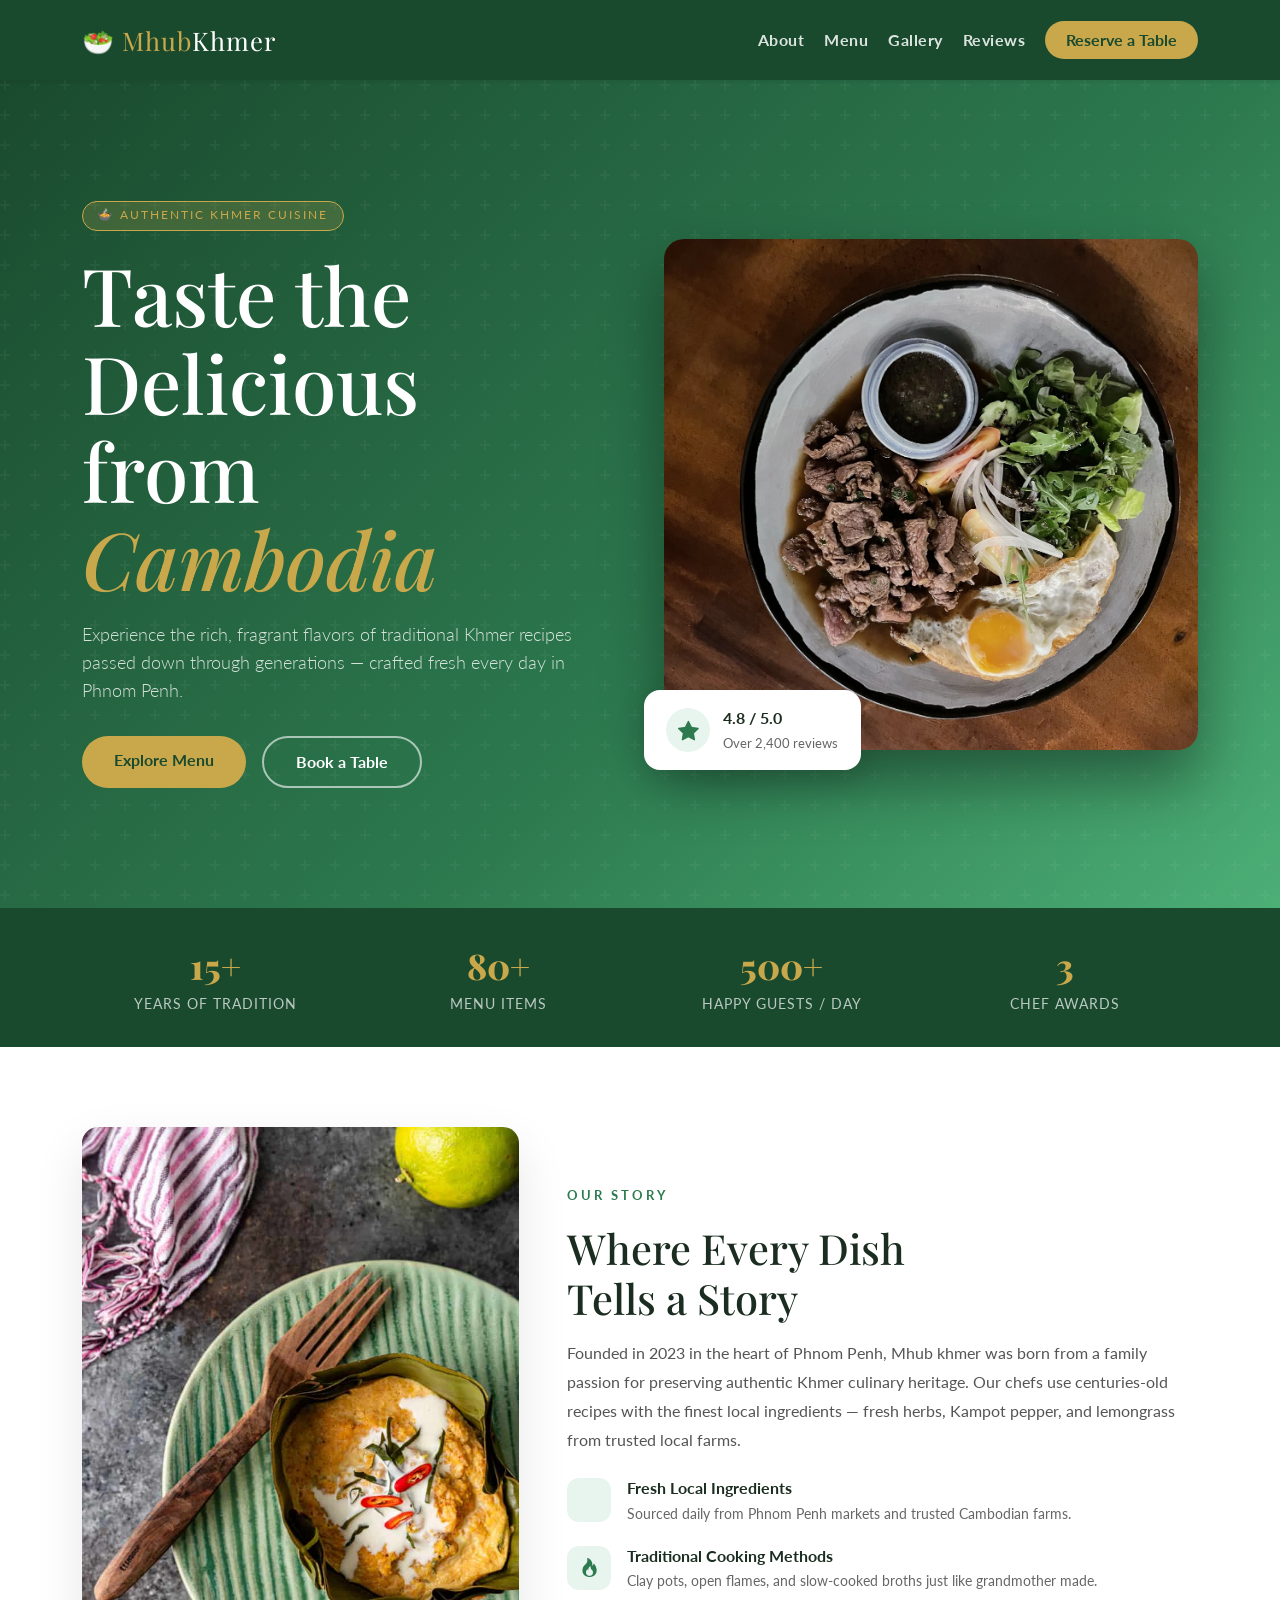
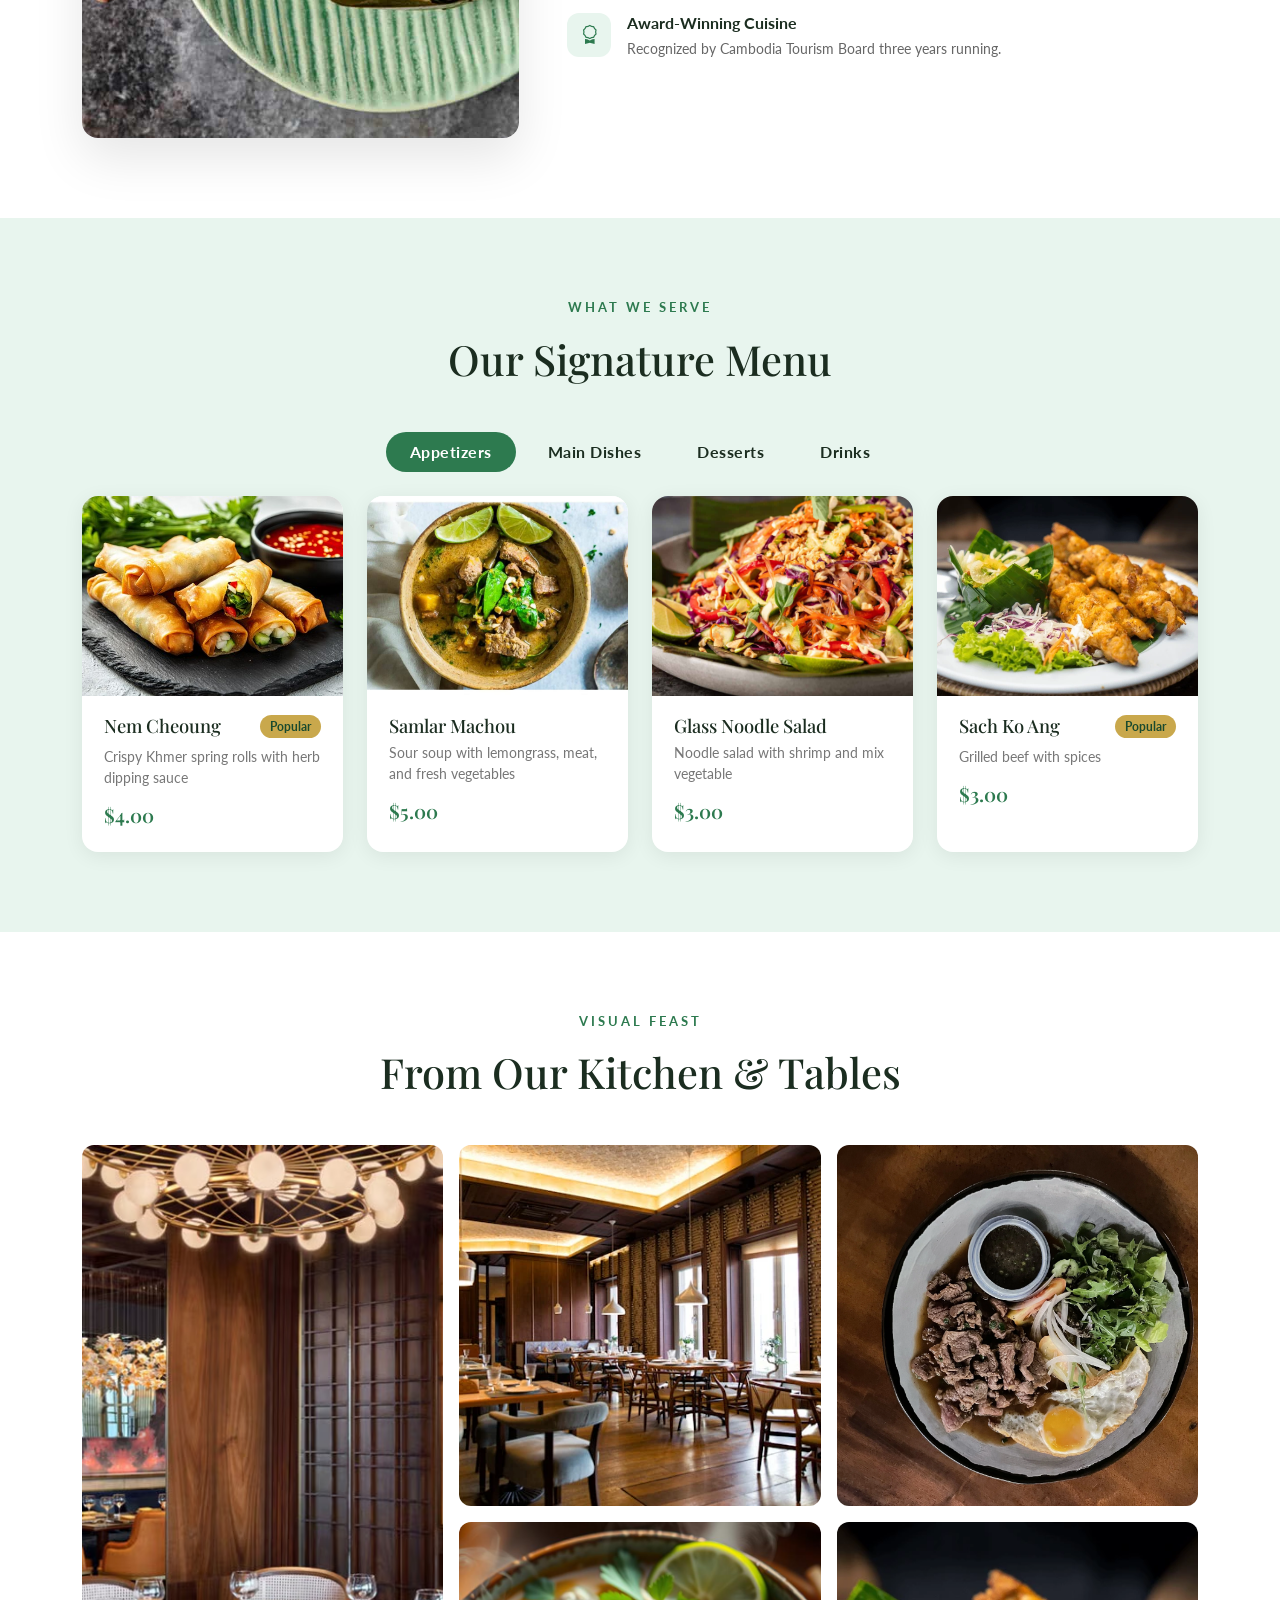
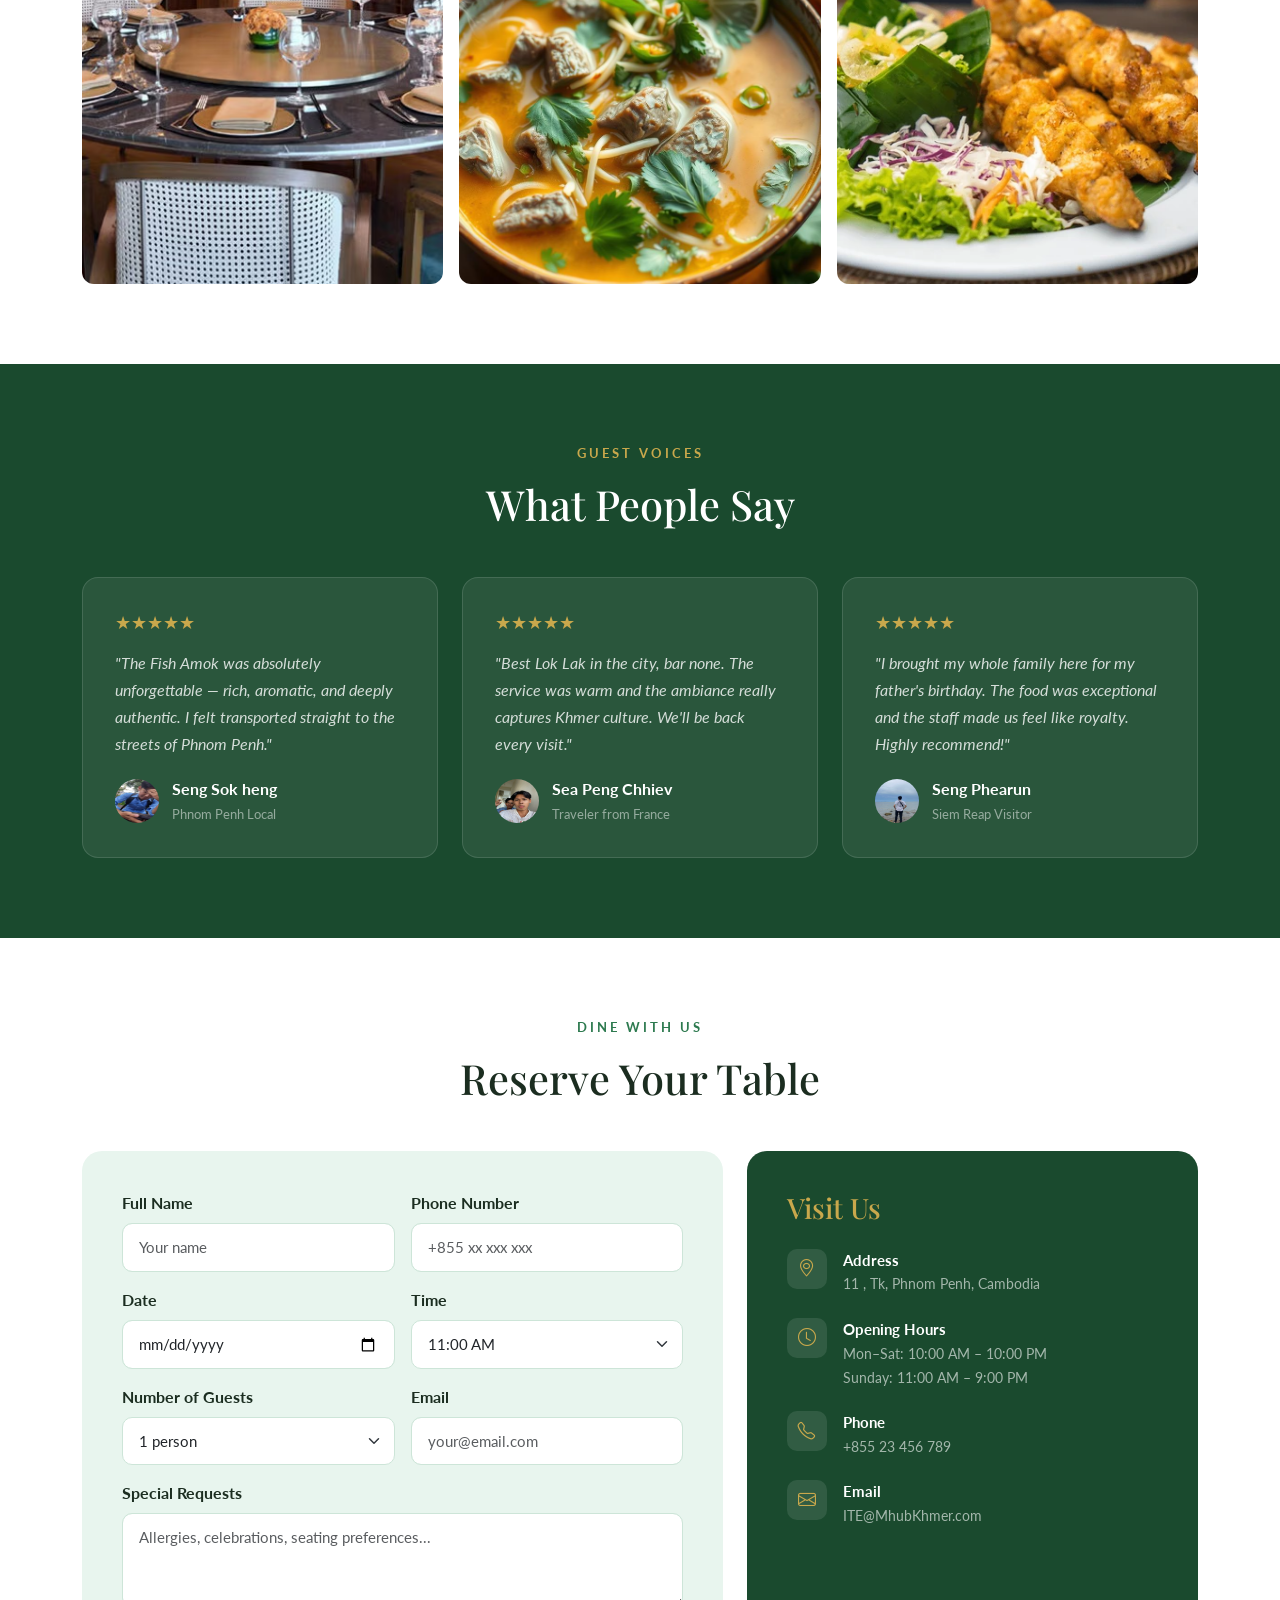
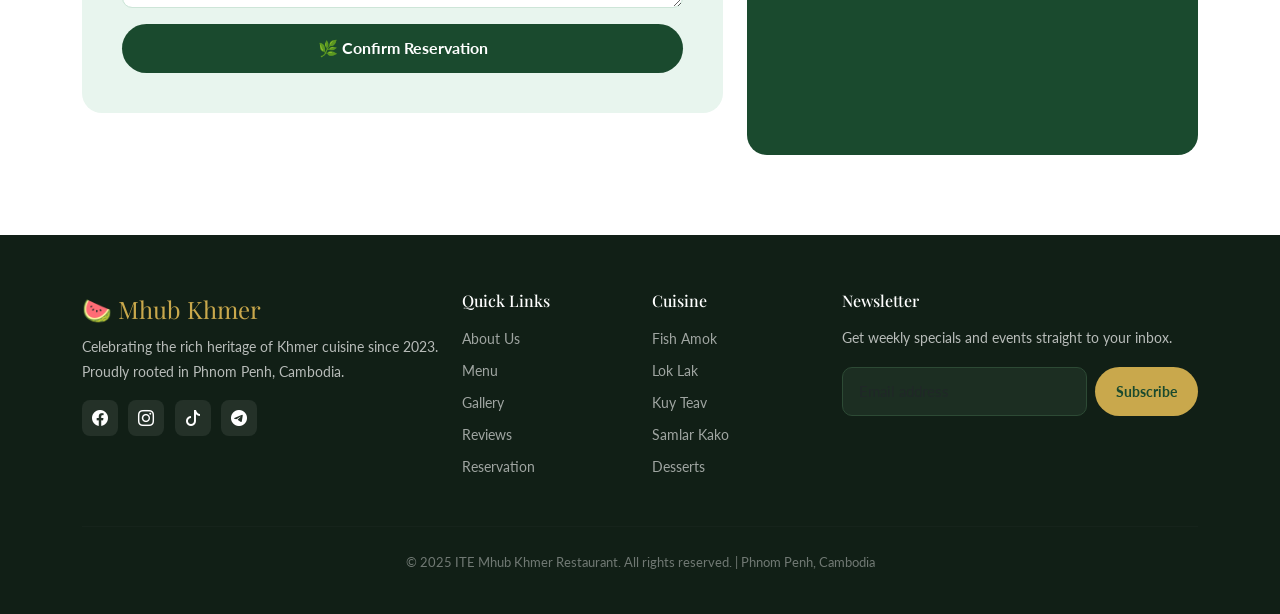
==== commit b2b69824: "Save local changes" ====
--- a/index.html
+++ b/index.html
@@ -376,7 +376,7 @@
           <p>"Best Lok Lak in the city, bar none. The service was warm and the ambiance really captures Khmer culture. We'll be back every visit."</p>
           <div class="author">
           <img src="peng chhiev.jpg" alt="seng sok heng" class="avatar">
-            <div><strong>Sev Peng Chhiev</strong><span>Traveler from France</span></div>
+            <div><strong>Sea Peng Chhiev</strong><span>Traveler from France</span></div>
           </div>
         </div>
       </div>
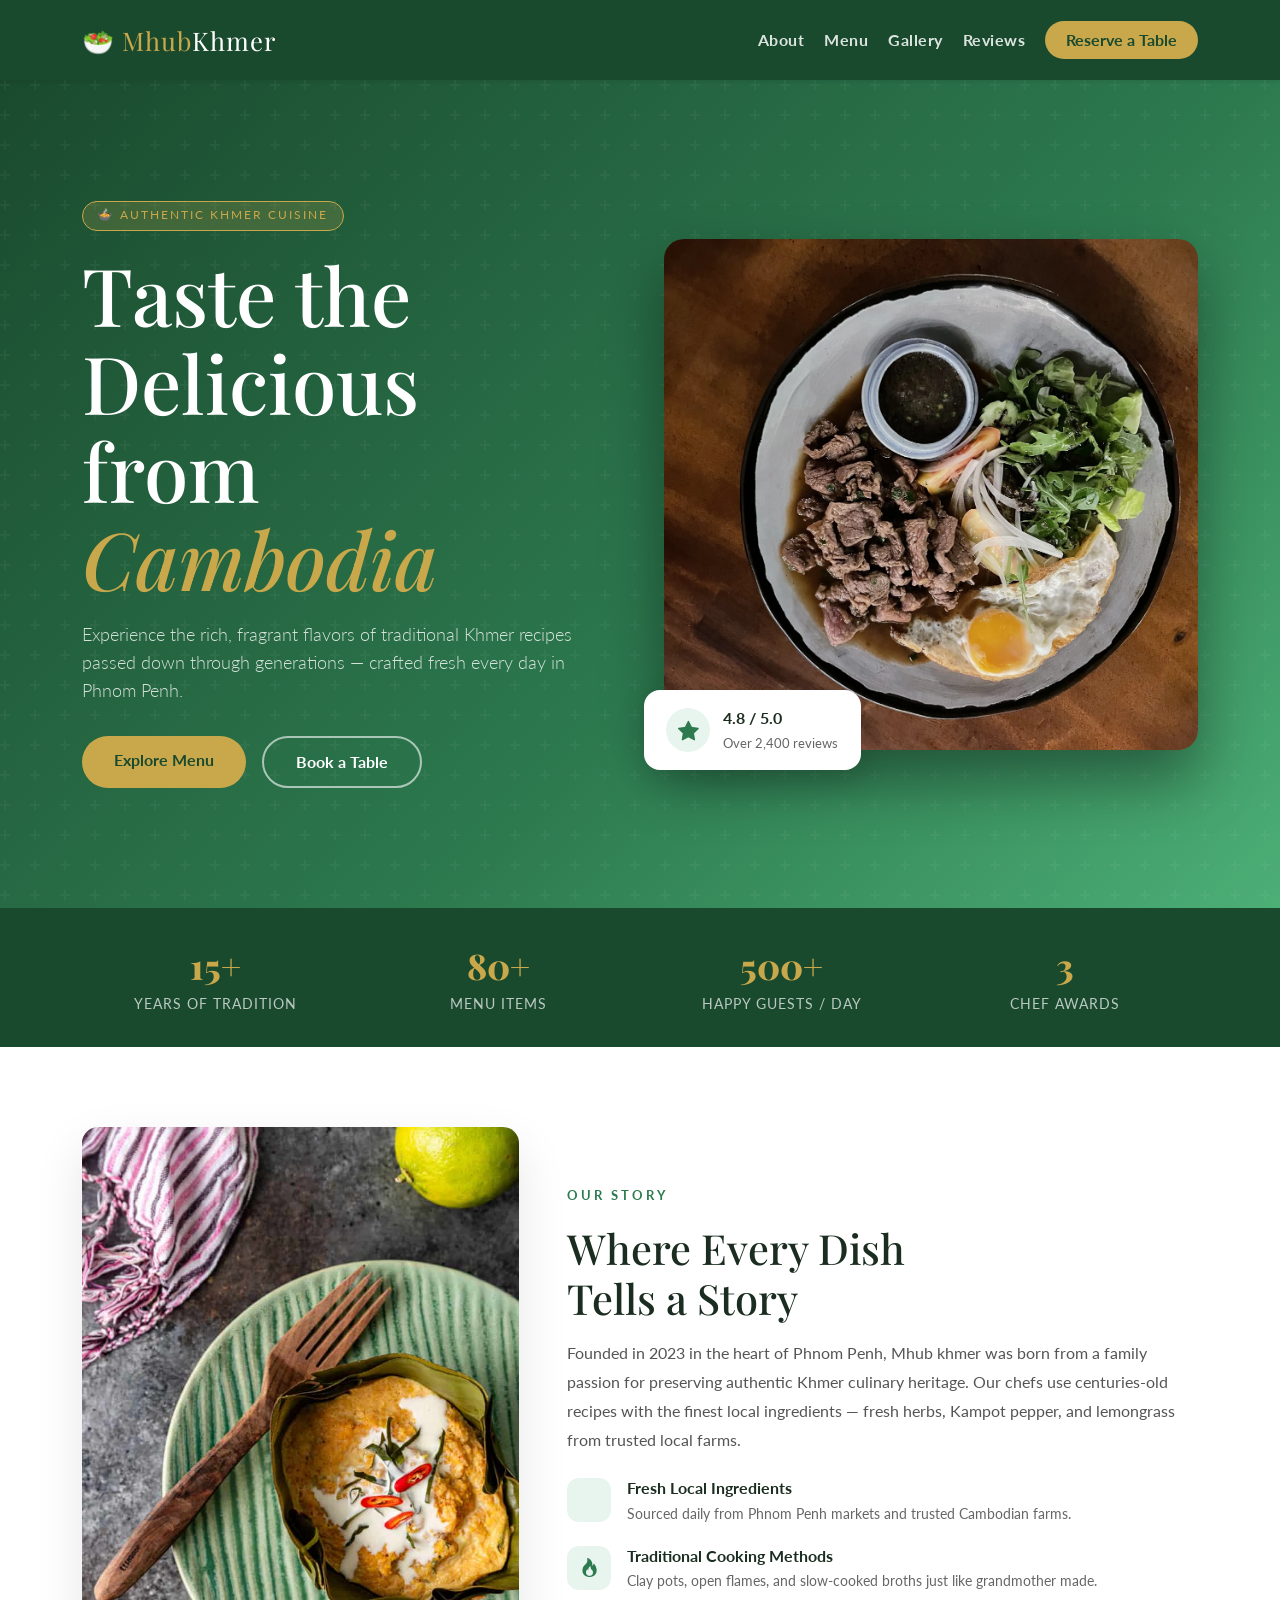
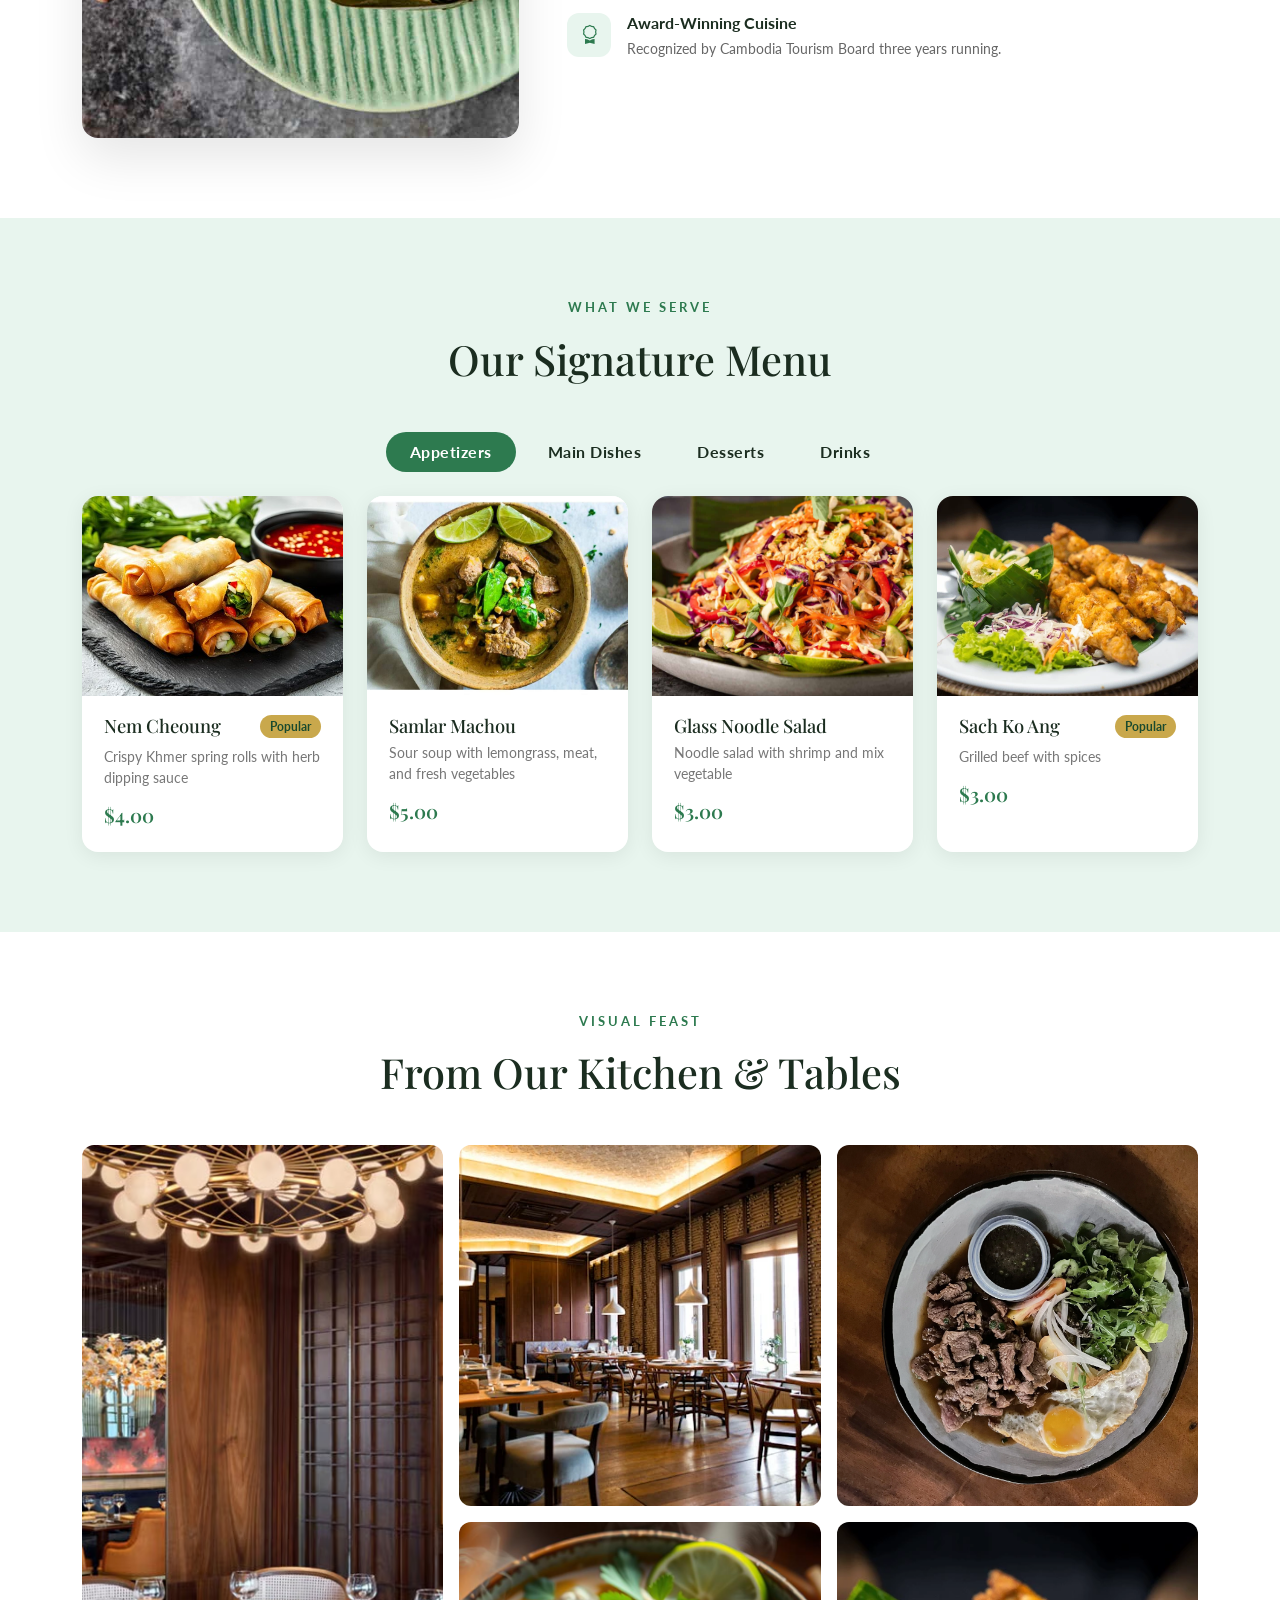
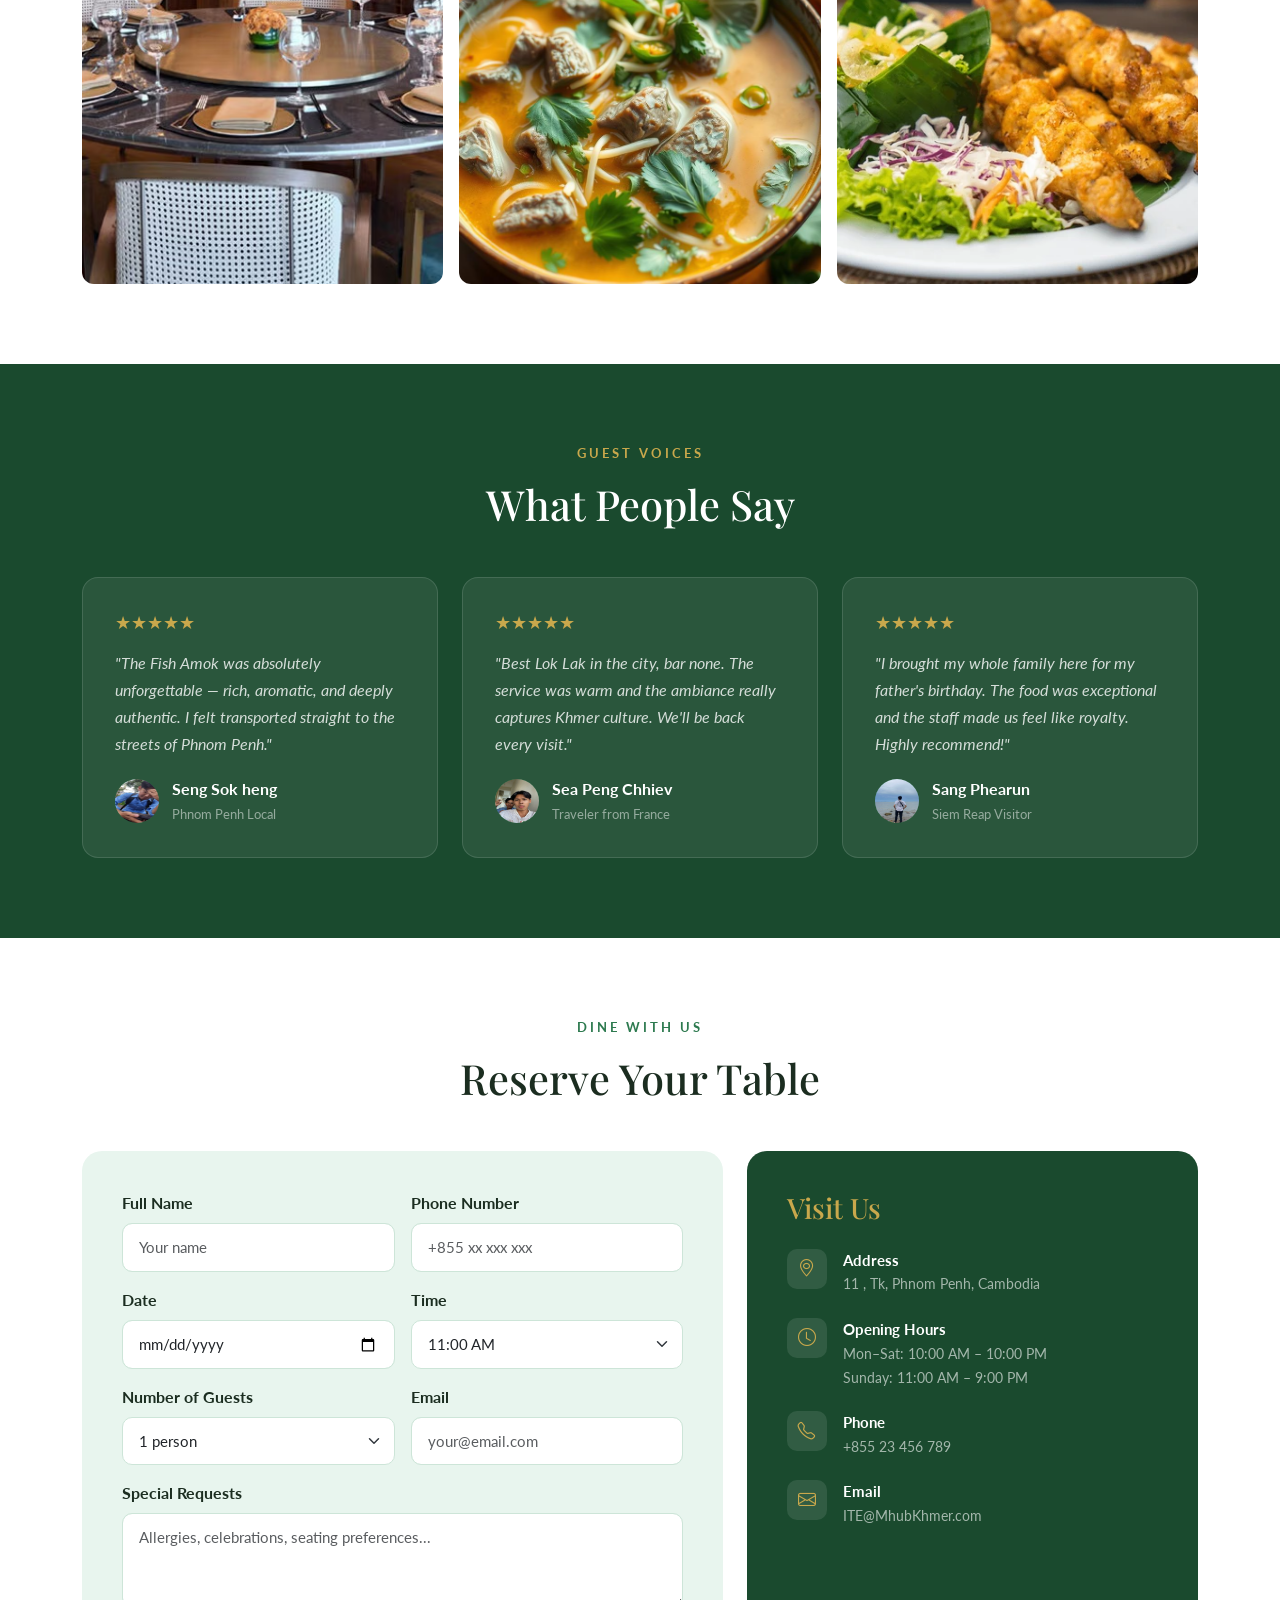
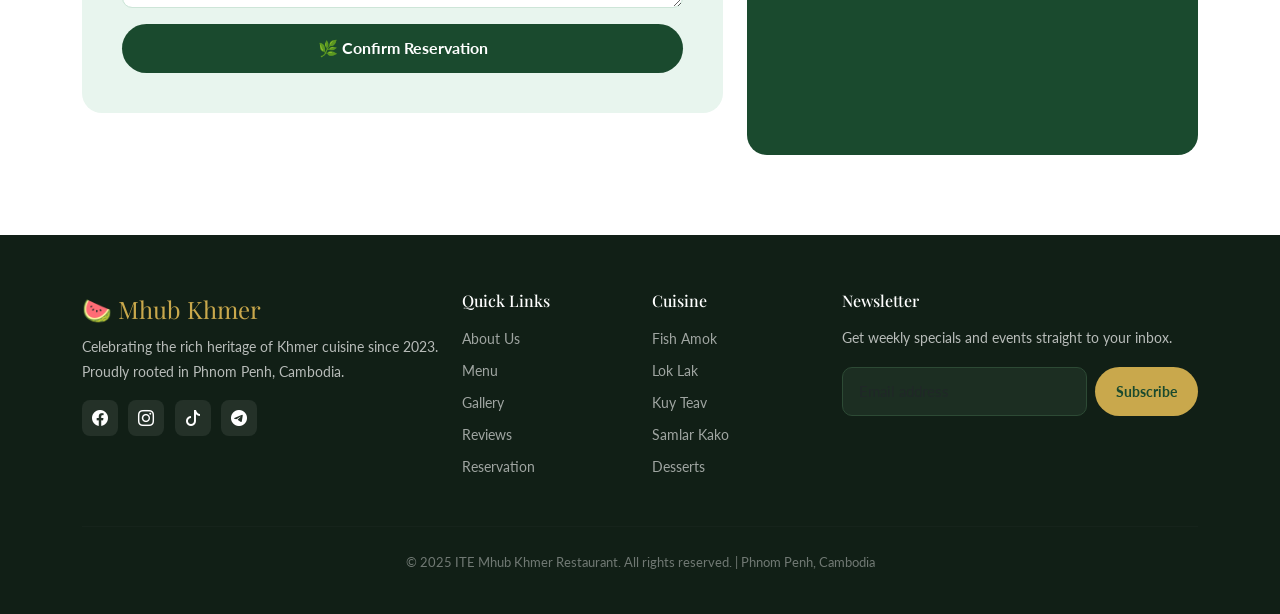
==== commit c38334e0: "Update homepage design" ====
--- a/index.html
+++ b/index.html
@@ -386,7 +386,7 @@
           <p>"I brought my whole family here for my father's birthday. The food was exceptional and the staff made us feel like royalty. Highly recommend!"</p>
           <div class="author">
             <img src="phearun.jpg" alt="seng sok heng" class="avatar">
-            <div><strong>Seng Phearun</strong><span>Siem Reap Visitor</span></div>
+            <div><strong>Sang Phearun</strong><span>Siem Reap Visitor</span></div>
           </div>
         </div>
       </div>
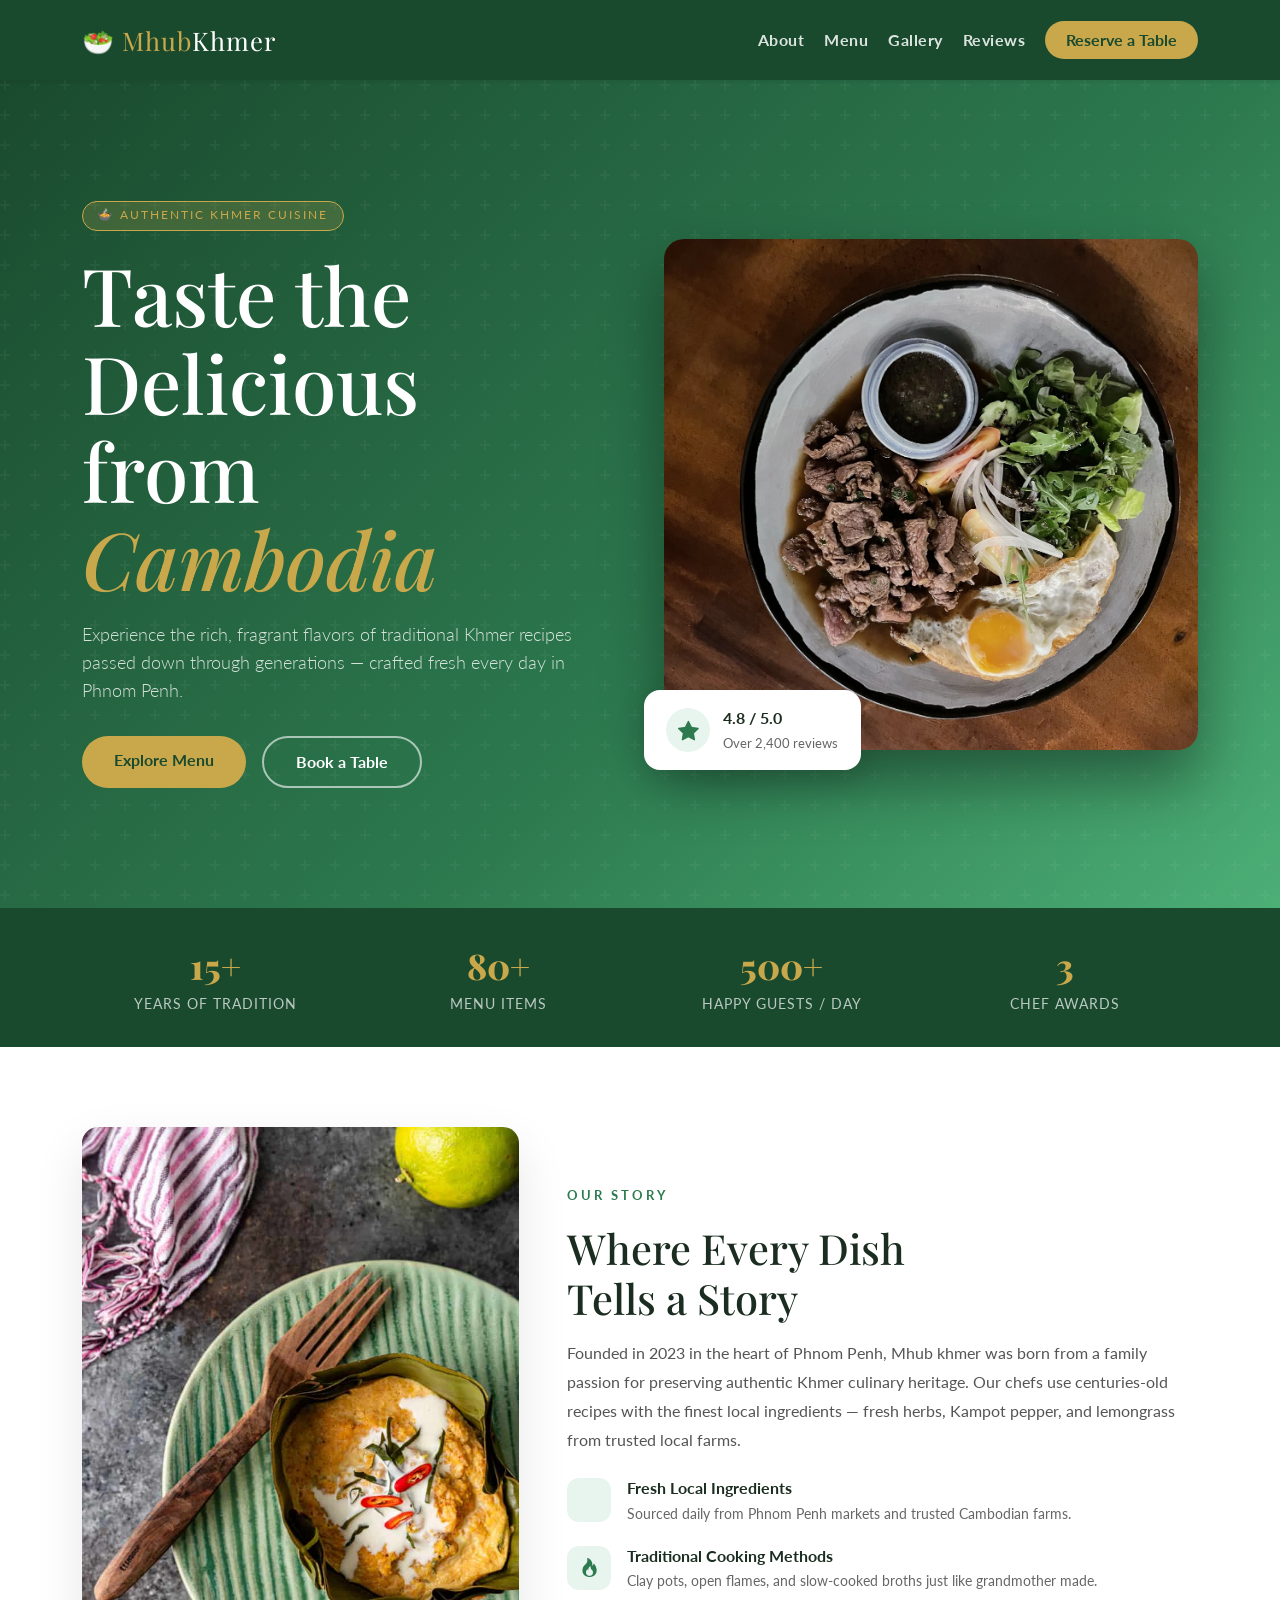
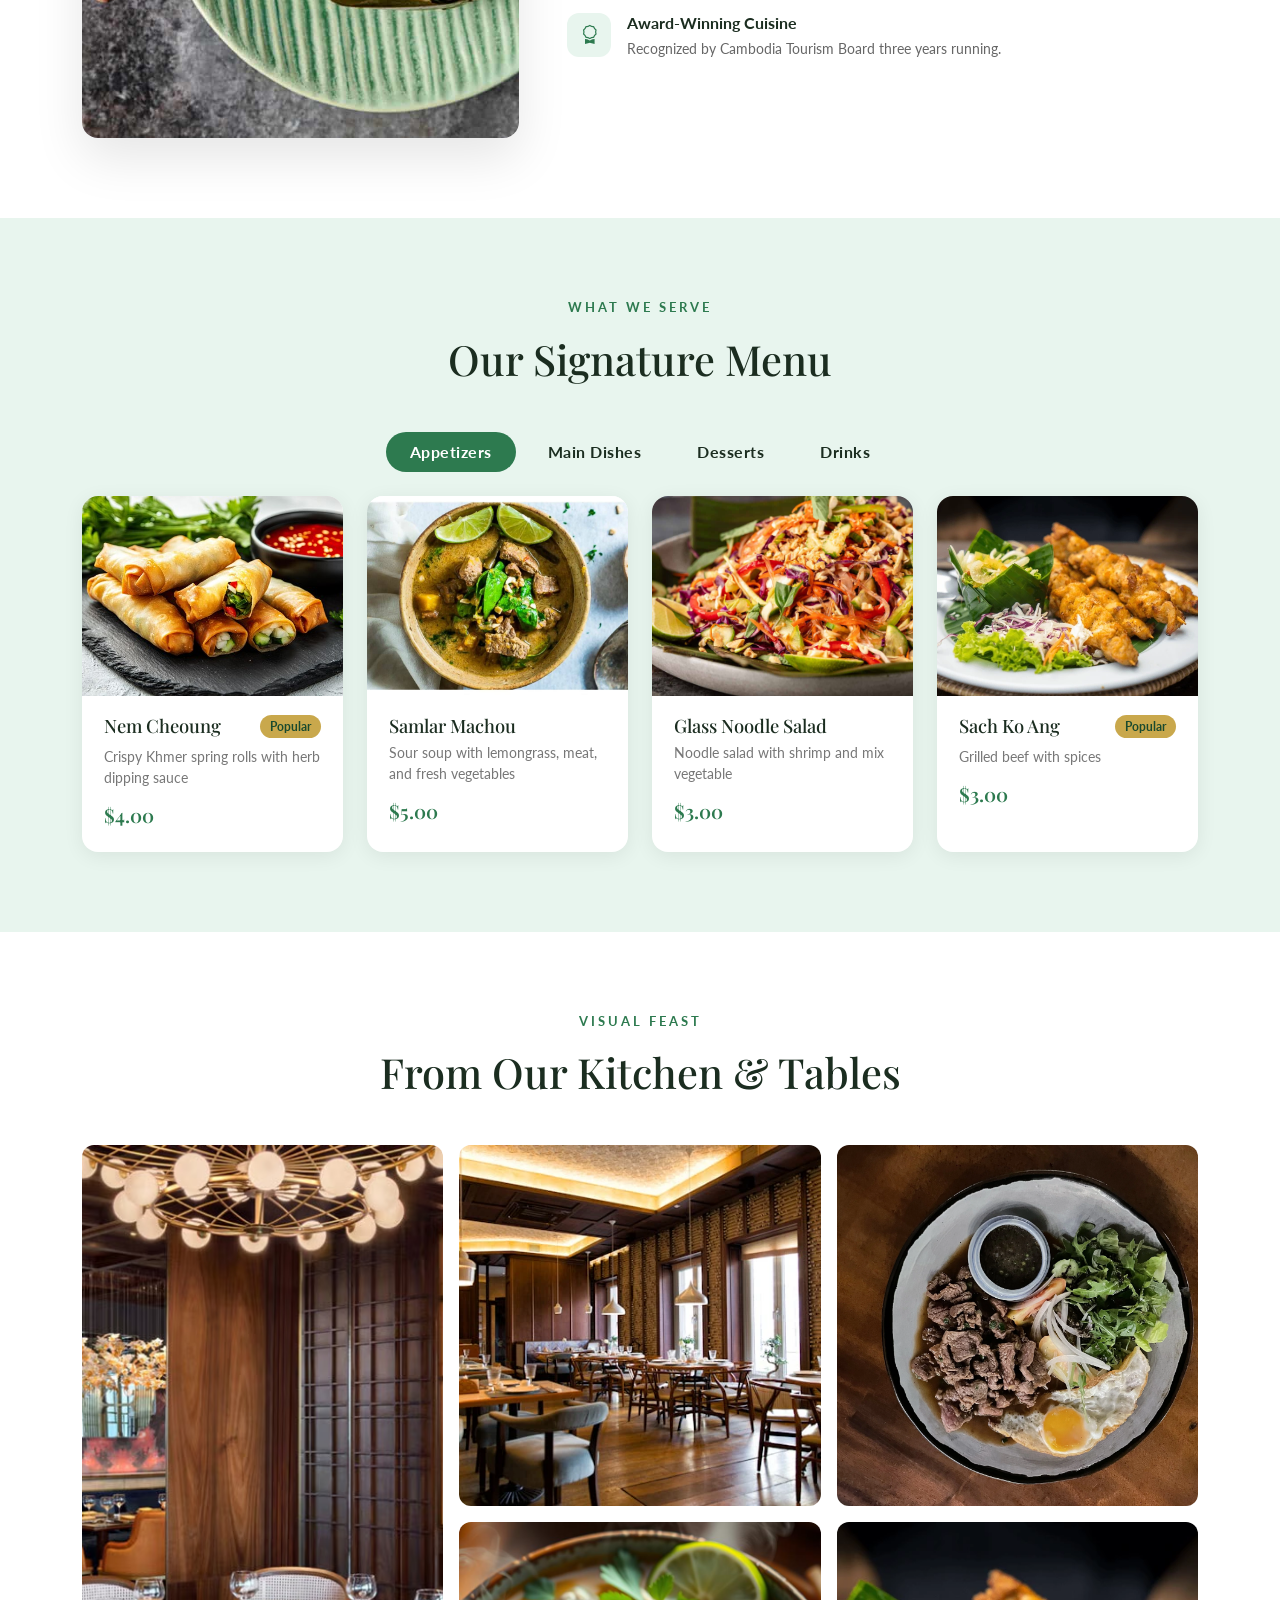
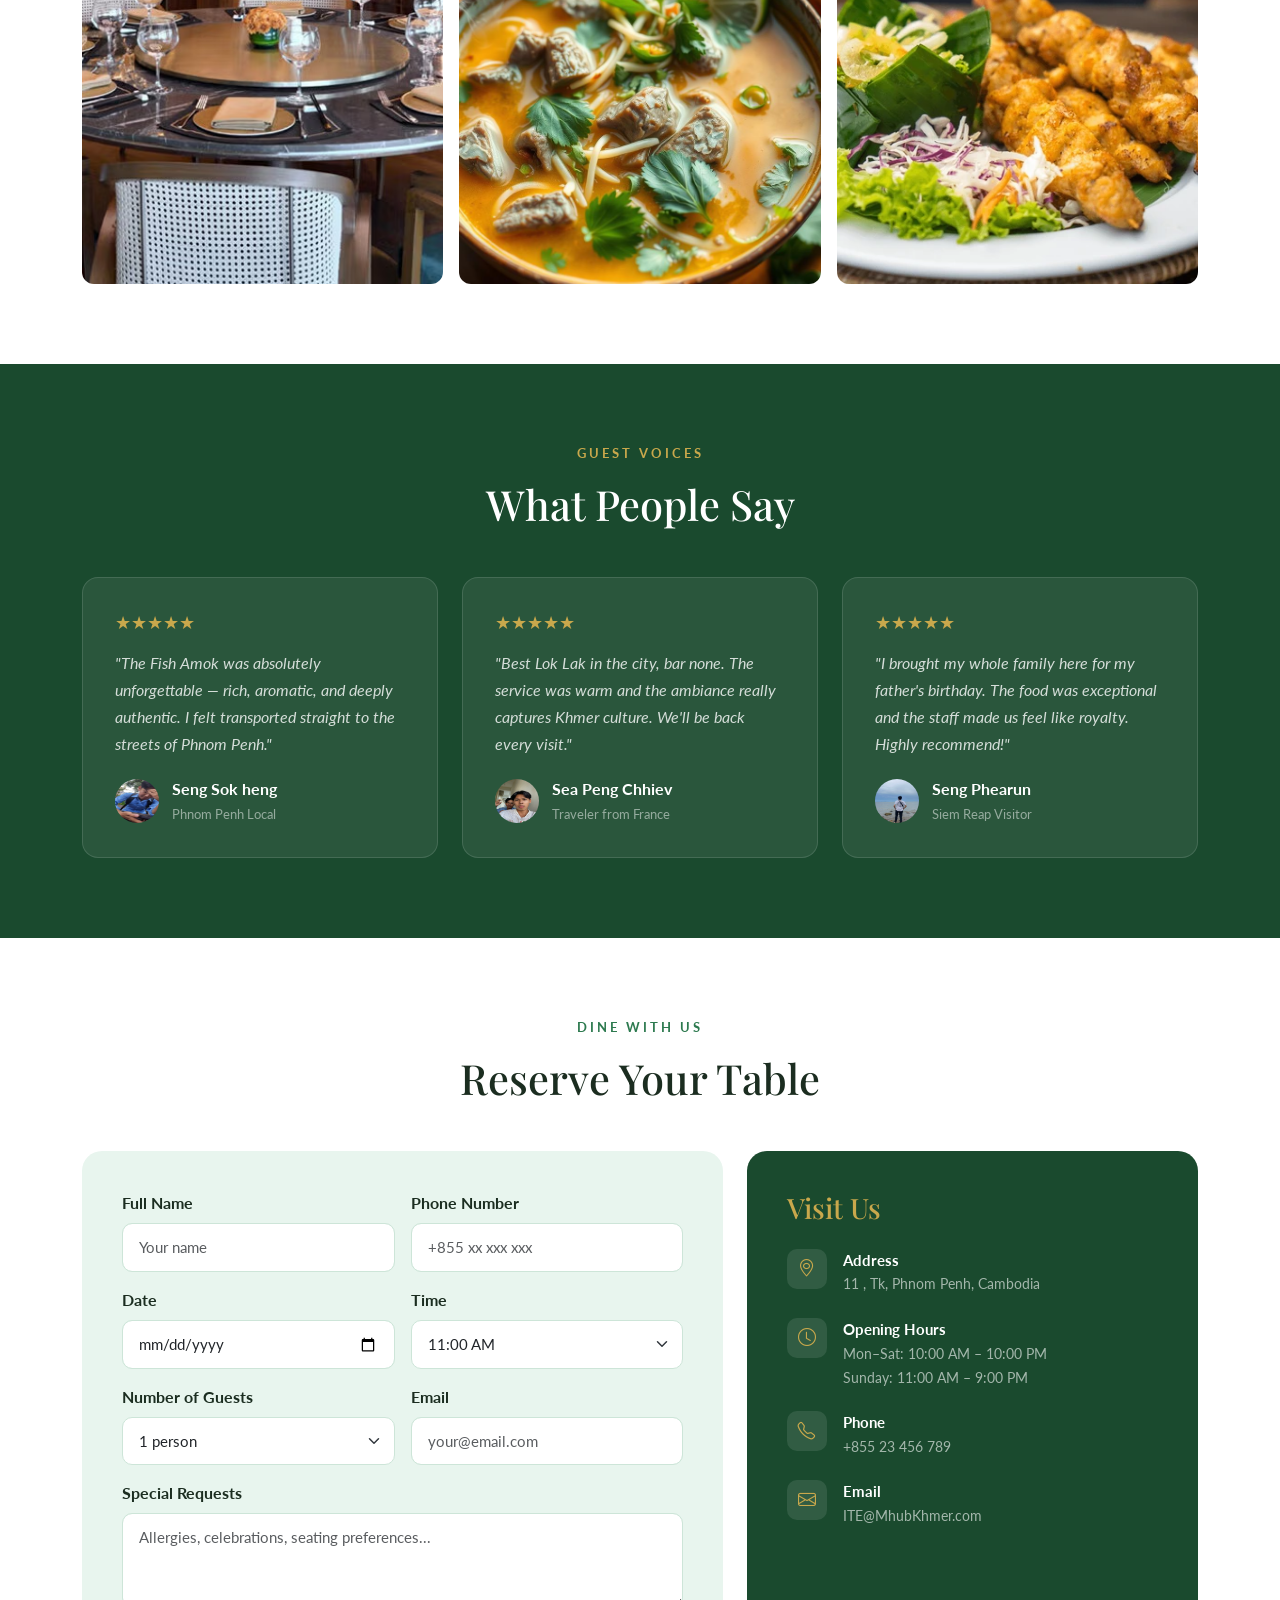
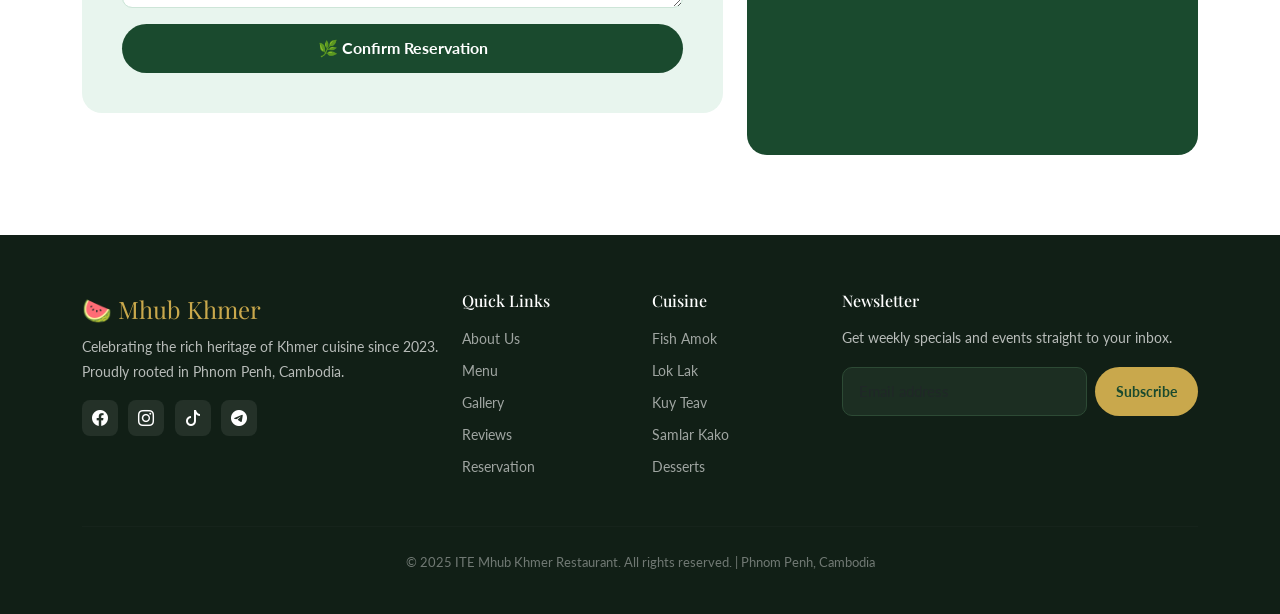
==== commit 222a2d7a: "change name user" ====
--- a/index.html
+++ b/index.html
@@ -386,7 +386,7 @@
           <p>"I brought my whole family here for my father's birthday. The food was exceptional and the staff made us feel like royalty. Highly recommend!"</p>
           <div class="author">
             <img src="phearun.jpg" alt="seng sok heng" class="avatar">
-            <div><strong>Sang Phearun</strong><span>Siem Reap Visitor</span></div>
+            <div><strong>Seng Phearun</strong><span>Siem Reap Visitor</span></div>
           </div>
         </div>
       </div>
